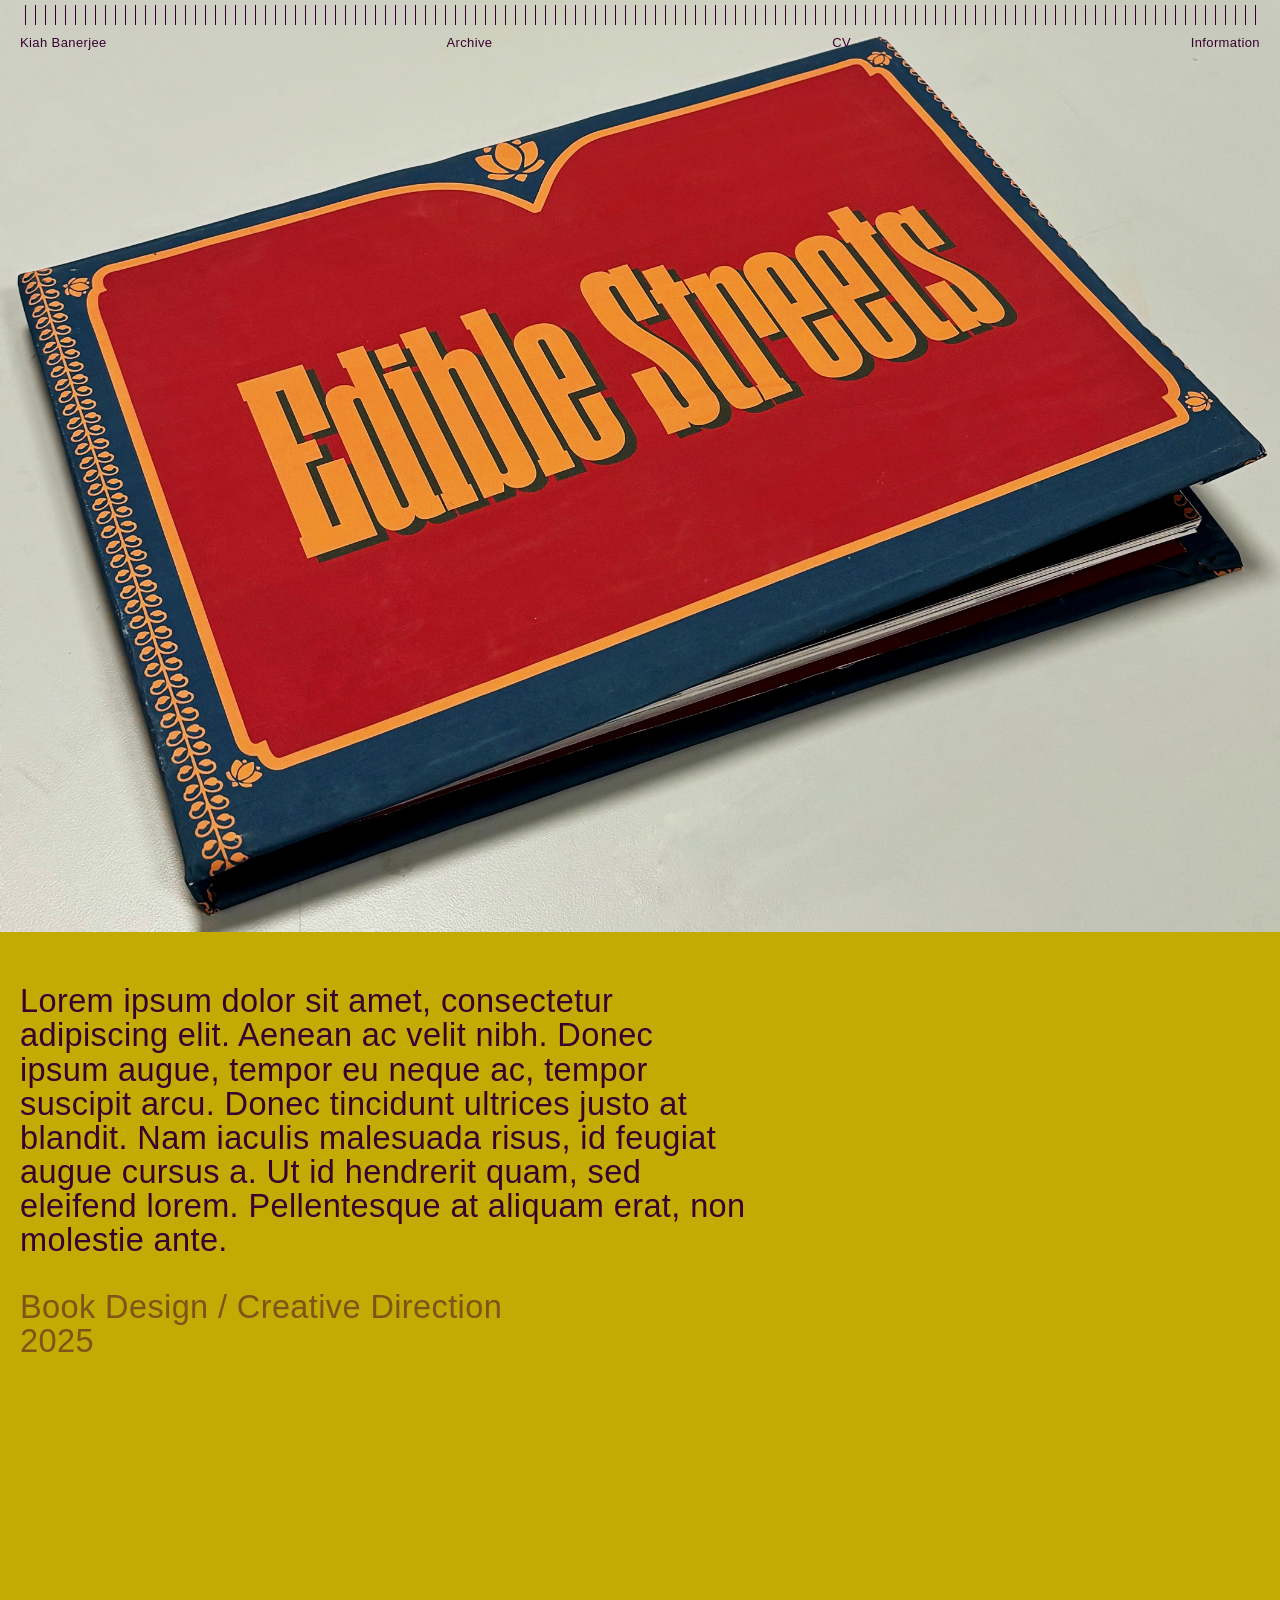
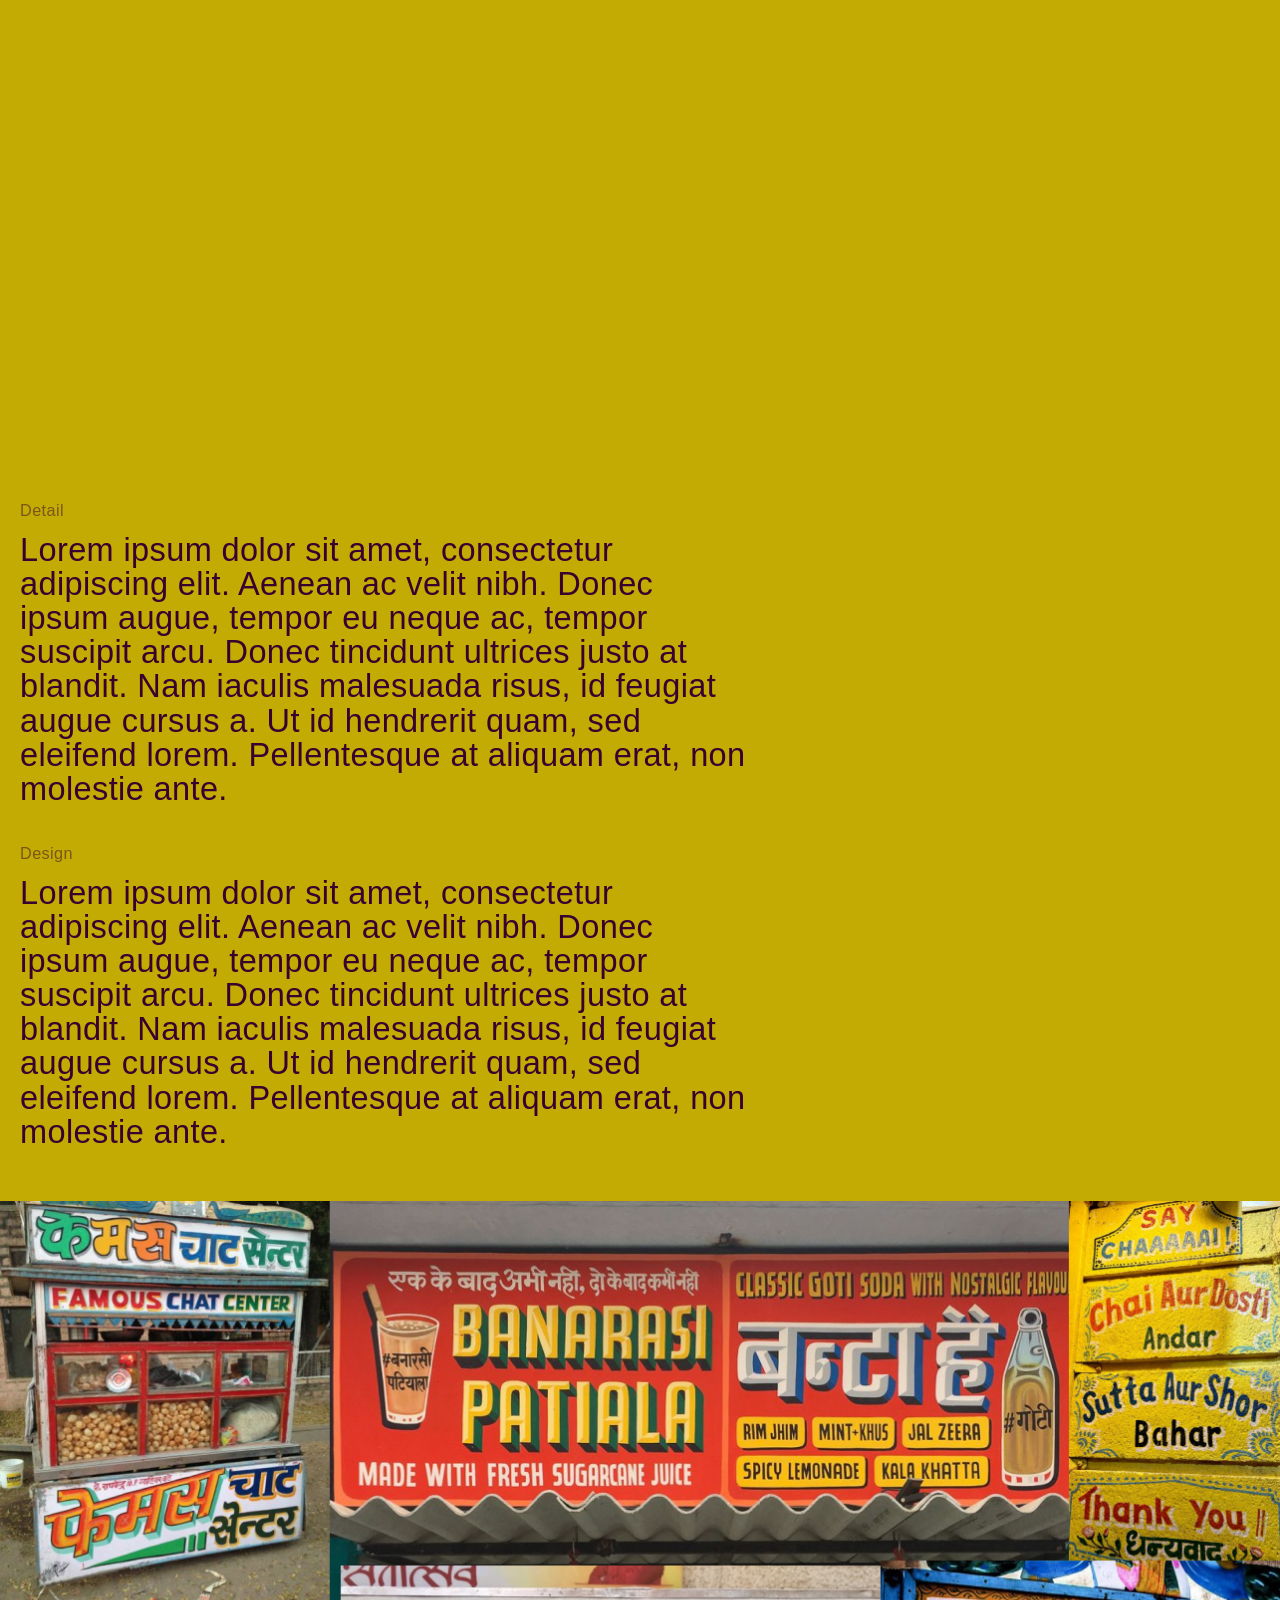
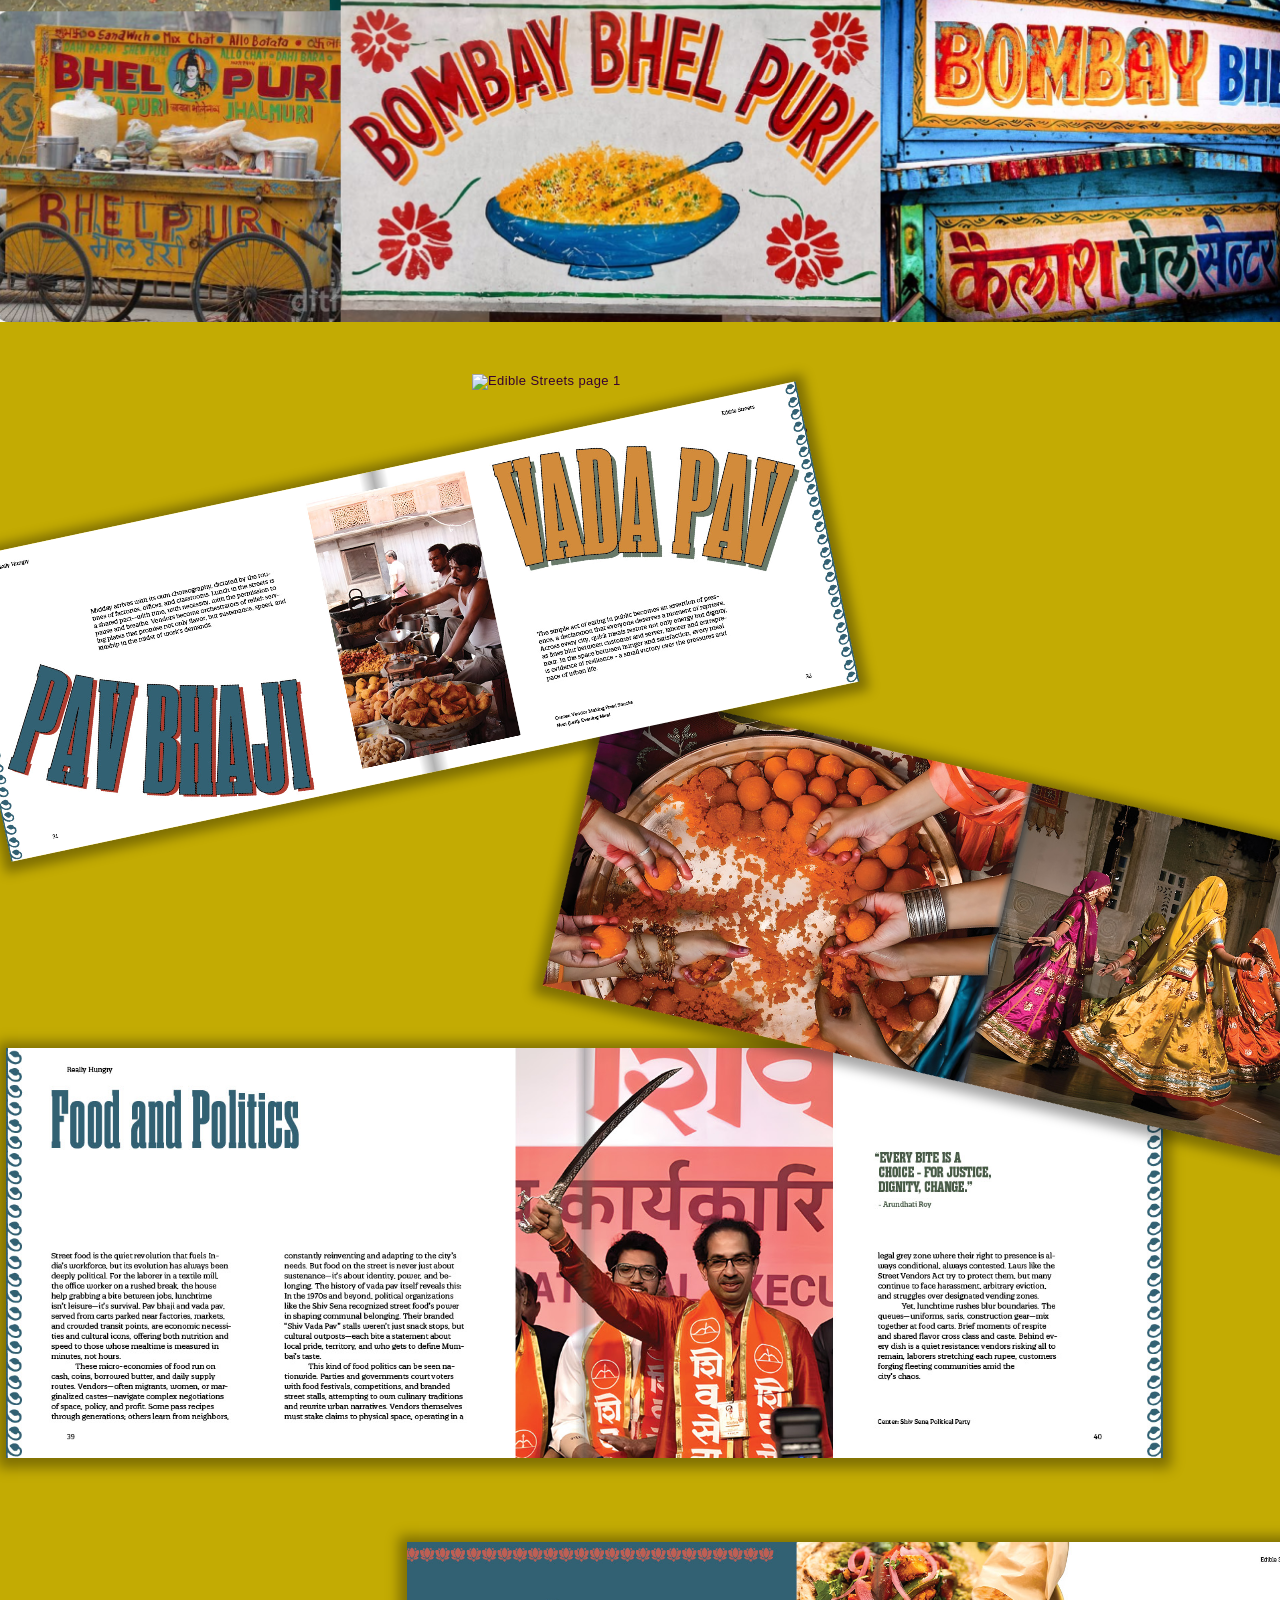
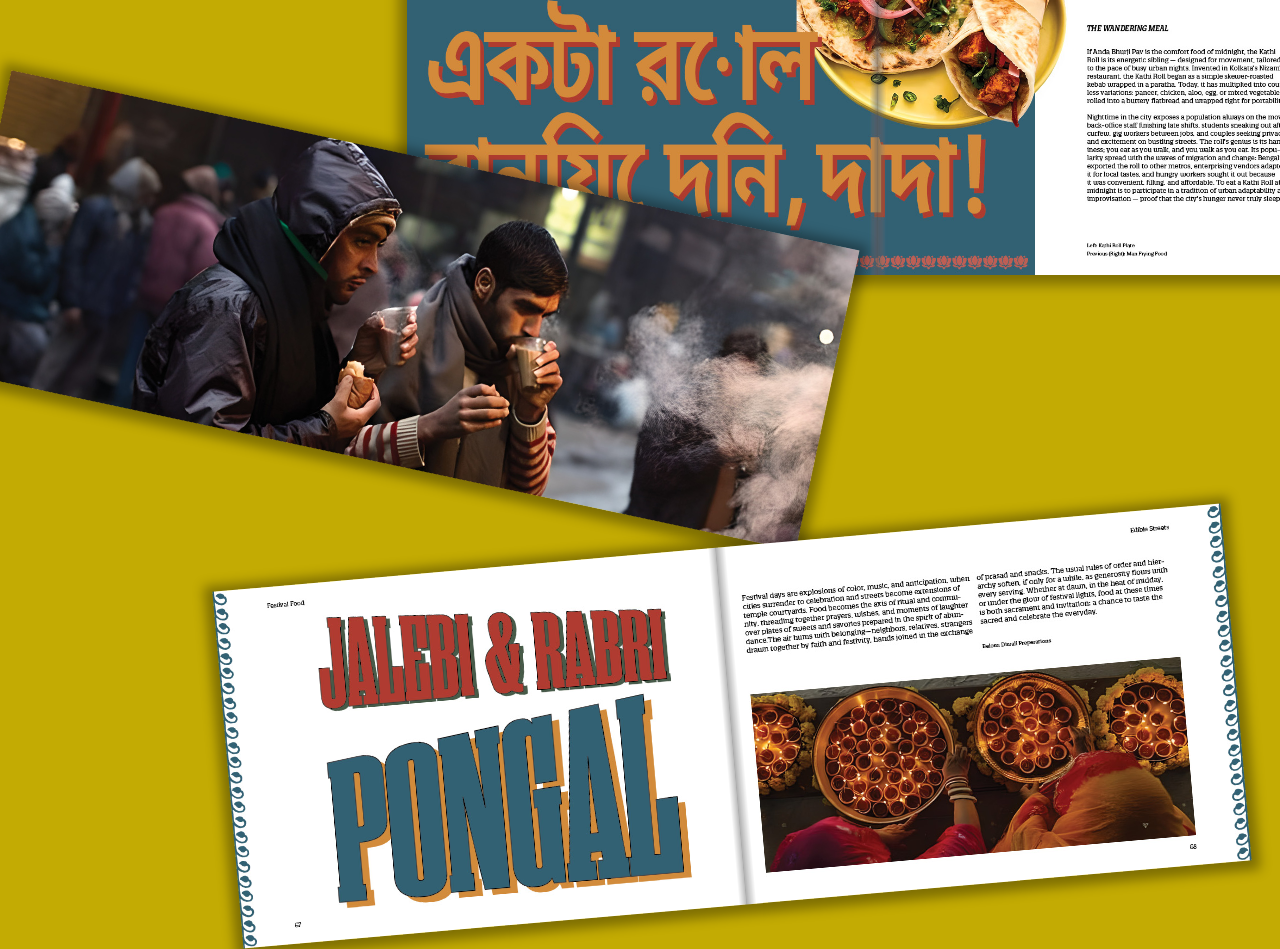
==== edible streets.html @ 6a00fe45 "hi" ====
<!DOCTYPE html>
<html lang="en">
<head>
    <meta charset="UTF-8">
    <meta name="viewport" content="width=device-width, initial-scale=1.0">
    <title>Edible Streets — Kiah Banerjee</title>
    <link rel="stylesheet" href="style.css">
    <link rel="stylesheet" href="edible streets.css">
    <link rel="stylesheet" href="https://use.typekit.net/kuf7grk.css">
</head>
<body>
    <div class="lines exit" id="es-lines"></div>

    <nav class="main-nav visible">
        <a href="index.html" class="nav-home">Kiah Banerjee</a>
        <span>Archive</span>
        <span>CV</span>
        <a href="info.html">Information</a>
    </nav>

    <main class="es-page">

        <div class="es-cover">
            <img src="cover.jpg" alt="Edible Streets cover">
        </div>

        <div class="es-intro">
            <p class="es-description">Lorem ipsum dolor sit amet, consectetur adipiscing elit. Aenean ac velit nibh. Donec ipsum augue, tempor eu neque ac, tempor suscipit arcu. Donec tincidunt ultrices justo at blandit. Nam iaculis malesuada risus, id feugiat augue cursus a. Ut id hendrerit quam, sed eleifend lorem. Pellentesque at aliquam erat, non molestie ante.</p>
            <div class="es-meta">
                <p>Book Design / Creative Direction</p>
                <p>2025</p>
            </div>
        </div>

        <div class="es-video">
            <video autoplay muted loop playsinline>
                <source src="ediblestreets.mp4" type="video/mp4">
            </video>
        </div>

        <div class="es-detail">
            <div class="es-detail-block">
                <p class="es-detail-label">Detail</p>
                <p class="es-detail-text">Lorem ipsum dolor sit amet, consectetur adipiscing elit. Aenean ac velit nibh. Donec ipsum augue, tempor eu neque ac, tempor suscipit arcu. Donec tincidunt ultrices justo at blandit. Nam iaculis malesuada risus, id feugiat augue cursus a. Ut id hendrerit quam, sed eleifend lorem. Pellentesque at aliquam erat, non molestie ante.</p>
            </div>
            <div class="es-detail-block">
                <p class="es-detail-label">Design</p>
                <p class="es-detail-text">Lorem ipsum dolor sit amet, consectetur adipiscing elit. Aenean ac velit nibh. Donec ipsum augue, tempor eu neque ac, tempor suscipit arcu. Donec tincidunt ultrices justo at blandit. Nam iaculis malesuada risus, id feugiat augue cursus a. Ut id hendrerit quam, sed eleifend lorem. Pellentesque at aliquam erat, non molestie ante.</p>
            </div>
        </div>

        <div class="es-fullwidth">
            <img src="moodboard-es.png" alt="Edible Streets moodboard">
        </div>

        <div class="es-image-pair">
            <img src="pg1.jpg" alt="Edible Streets page 1">
            <img src="pg2.jpg" alt="Edible Streets page 2">
        </div>

        <div class="es-collage">
            <img src="0017.jpg" class="es-col-1">
            <img src="0038.jpg" class="es-col-2">
            <img src="0021.jpg" class="es-col-3">
            <img src="0014.jpg" class="es-col-4">
            <img src="0030.jpg" class="es-col-5">
            <img src="0035.jpg" class="es-col-6">
        </div>

    </main>

    <script>
        document.querySelector('.nav-home').addEventListener('click', () => {
            sessionStorage.setItem('skipIntro', '1');
        });

        const container = document.getElementById('es-lines');
        const spacing   = 10;
        const pad       = 20;
        const count     = Math.ceil((window.innerWidth - pad * 2) / spacing);

        for (let i = 0; i < count; i++) {
            const line = document.createElement('div');
            line.className = 'vline';
            line.style.animation  = 'none';
            line.style.transform  = 'scaleY(1)';
            line.style.opacity    = '1';
            container.appendChild(line);
        }
    </script>
</body>
</html>
---- style.css ----
:root {
    --pad: 20px;
}

*, *::before, *::after {
    margin: 0;
    padding: 0;
    box-sizing: border-box;
}

body {
    background: #C3AB03;

    font-family: "neue-haas-grotesk-text", sans-serif;
    font-size: 13px;
    font-weight: 500;
    font-style: normal;
    letter-spacing: .03em;
    line-height: 1.1;
    /* color: #f58549; */
    color: #370230;

    height: 100vh;
    overflow: hidden;
}

/* ── Intro ── */

.intro {
    position: fixed;
    inset: 0;
    display: flex;
    align-items: center;
    justify-content: space-between;
    padding: 0 var(--pad);
    transition: transform 1s ease, opacity 1s ease;
    z-index: 2;
}

.intro.exit {
    transform: translateY(calc(-50% + 44px));
    opacity: 0;
    pointer-events: none;
}

.lines {
    position: fixed;
    inset: 0;
    pointer-events: none;
    z-index: 10;
    transition: transform 1s ease;
    display: flex;
    justify-content: center;
    align-items: flex-start;
    gap: 9px;
    padding: calc(50vh - 35px) var(--pad) 0;
    overflow: hidden;
}

.lines.exit {
    transform: translateY(calc(-50% + 40px));
}

.vline {
    flex-shrink: 0;
    width: 1px;
    height: 20px;
    /* background: #f58549; */
        background: #370230;

    transform: scaleY(0);
    opacity: 0;
    animation: growLine 0.25s ease forwards;
}

.name {
    white-space: nowrap;
    opacity: 0;
    animation: fadeIn 0.9s ease forwards 0.2s;
}

.role {
    white-space: nowrap;
    opacity: 0;
}

.role-1,
.role-2 {
    animation: fadeIn 0.9s ease forwards 0.4s;
}

.roles {
    display: flex;
    gap: 30px;
}

@keyframes fadeIn {
    from { opacity: 0; }
    to   { opacity: 1; }
}

@keyframes growLine {
    from { transform: scaleY(0); opacity: 0; }
    to   { transform: scaleY(1); opacity: 1; }
}

/* ── Home ── */

.main-nav {
    position: fixed;
    top: 36px;
    left: var(--pad);
    right: var(--pad);
    display: flex;
    justify-content: space-between;
    z-index: 5;
    opacity: 0;
    pointer-events: none;
    transition: opacity 0.7s ease;
}

.main-nav.visible {
    opacity: 1;
    pointer-events: all;
}

.nav-home {
    cursor: pointer;
    transition: opacity 0.2s ease;
}

.nav-home:hover {
    opacity: 0.4;
}

.main-nav a {
    color: inherit;
    text-decoration: none;
    cursor: pointer;
    transition: opacity 0.2s ease;
}

.main-nav a:hover {
    opacity: 0.4;
}

.home {
    position: fixed;
    inset: 0;
    overflow-y: scroll;
    scroll-snap-type: y mandatory;
    scrollbar-width: thin;
    /* scrollbar-color: #f58549 transparent; */
        scrollbar-color: #370230 transparent;

}

.home::-webkit-scrollbar {
    width: 4px;
}

.home::-webkit-scrollbar-track {
    background: transparent;
}

.home::-webkit-scrollbar-thumb {
    /* background: #fb5607; */
        background: #370230 ;

    border-radius: 2px;
}

.project-section {
    height: 100vh;
    scroll-snap-align: start;
    position: relative;
    display: flex;
    flex-direction: column;
    align-items: center;
    justify-content: center;
    padding: 80px var(--pad) 60px;
}

.featured-img,
.featured-video {
    max-width: 100%;
    max-height: 70vh;
    width: auto;
    height: auto;
    opacity: 0;
    transform: translateY(100vh);
    transition: transform 1.1s cubic-bezier(0.25, 0, 0, 1);
}

.featured-img:hover,
.featured-video:hover {
    cursor: url('arrow-up-right (2).svg') 0 0, auto;
}

.featured-img.visible,
.featured-video.visible {
    opacity: 1;
    transform: translateY(0);
}

.featured-info {
    position: absolute;
    bottom: var(--pad);
    left: 0;
    right: 0;
    display: flex;
    flex-direction: column;
    align-items: center;
    gap: 4px;
    opacity: 0;
    transform: translateY(100vh);
    transition: transform 1.1s cubic-bezier(0.25, 0, 0, 1);
}

.featured-info.visible {
    opacity: 1;
    transform: translateY(0);
}

.project-title {
    font-weight: 500;
}

.project-type {
    font-weight: 500;
    opacity: 0.5;
}
---- edible streets.css ----
body {
    overflow-x: hidden;
    overflow-y: auto;
    height: auto;
}

.es-page {
    display: flex;
    flex-direction: column;
}

/* Full-width cover image */
.es-cover {
    width: 100%;
}

.es-cover img {
    width: 100%;
    height: auto;
    display: block;
}

/* Intro text section */
.es-intro {
    padding: 4em var(--pad);
    display: flex;
    flex-direction: column;
    gap: 2.5em;
    max-width: 60%;
}

.es-description {
    font-size: 2.5em;
    font-weight: 500;
    line-height: 1.05;
}

.es-meta {
    font-size: 2.5em;
    font-weight: 500;
    line-height: 1.05;
    opacity: 0.5;
}

/* Full-width video */
.es-video {
    width: 100%;
}

.es-video video {
    width: 100%;
    height: auto;
    display: block;
}

/* Scattered collage */
.es-collage {
    display: grid;
    grid-template-columns: 1fr 1fr;
    gap: 3em;
    padding: 6em 0;
    margin: 0 -8%;
}

.es-collage img {
    width: 100%;
    height: auto;
    display: block;
    box-shadow: 0px 2px 12px 8px rgba(0, 0, 0, 0.35);
}

.es-collage .es-col-1 { transform: rotate(-12deg); position: relative; top: -8em;  left: 10%;  width: 120%; z-index: 2; }
.es-collage .es-col-2 { transform: rotate(13deg);  position: relative; top: 16em;  left: -13%;   width: 120%; z-index: 1; }
.es-collage .es-col-3 { transform: rotate(0deg);  position: relative; top: 10em;   left: 15%;   width: 160%; }
.es-collage .es-col-4 { transform: rotate(0deg);   position: relative; top: 48em;   left: -35%;   width: 130%; }
.es-collage .es-col-5 { transform: rotate(12deg);  position: relative; top: 30em;   left: 10%;   width: 120%; }
.es-collage .es-col-6 { transform: rotate(-5deg);  position: relative; top: 60em;   left: -60%;   width: 140%; }

/* Side-by-side image pair */
.es-image-pair {
    display: flex;
    justify-content: center;
    align-items: flex-start;
    gap: 3em;
    padding: 4em var(--pad);
}

.es-image-pair img:nth-child(2) {
    margin-top: 4em;
}

.es-image-pair img {
    max-width: 32%;
    height: auto;
    display: block;
}

/* Full-width generic image block */
.es-fullwidth {
    width: 100%;
}

.es-fullwidth img {
    width: 100%;
    height: auto;
    display: block;
}

/* Detail / design text */
.es-detail {
    padding: 4em var(--pad);
    display: flex;
    flex-direction: column;
    gap: 3em;
    max-width: 60%;
}

.es-detail-label {
    font-size: 1.25em;
    font-weight: 500;
    opacity: 0.5;
    margin-bottom: 0.8em;
}

.es-detail-text {
    font-size: 2.5em;
    font-weight: 500;
    line-height: 1.05;
}
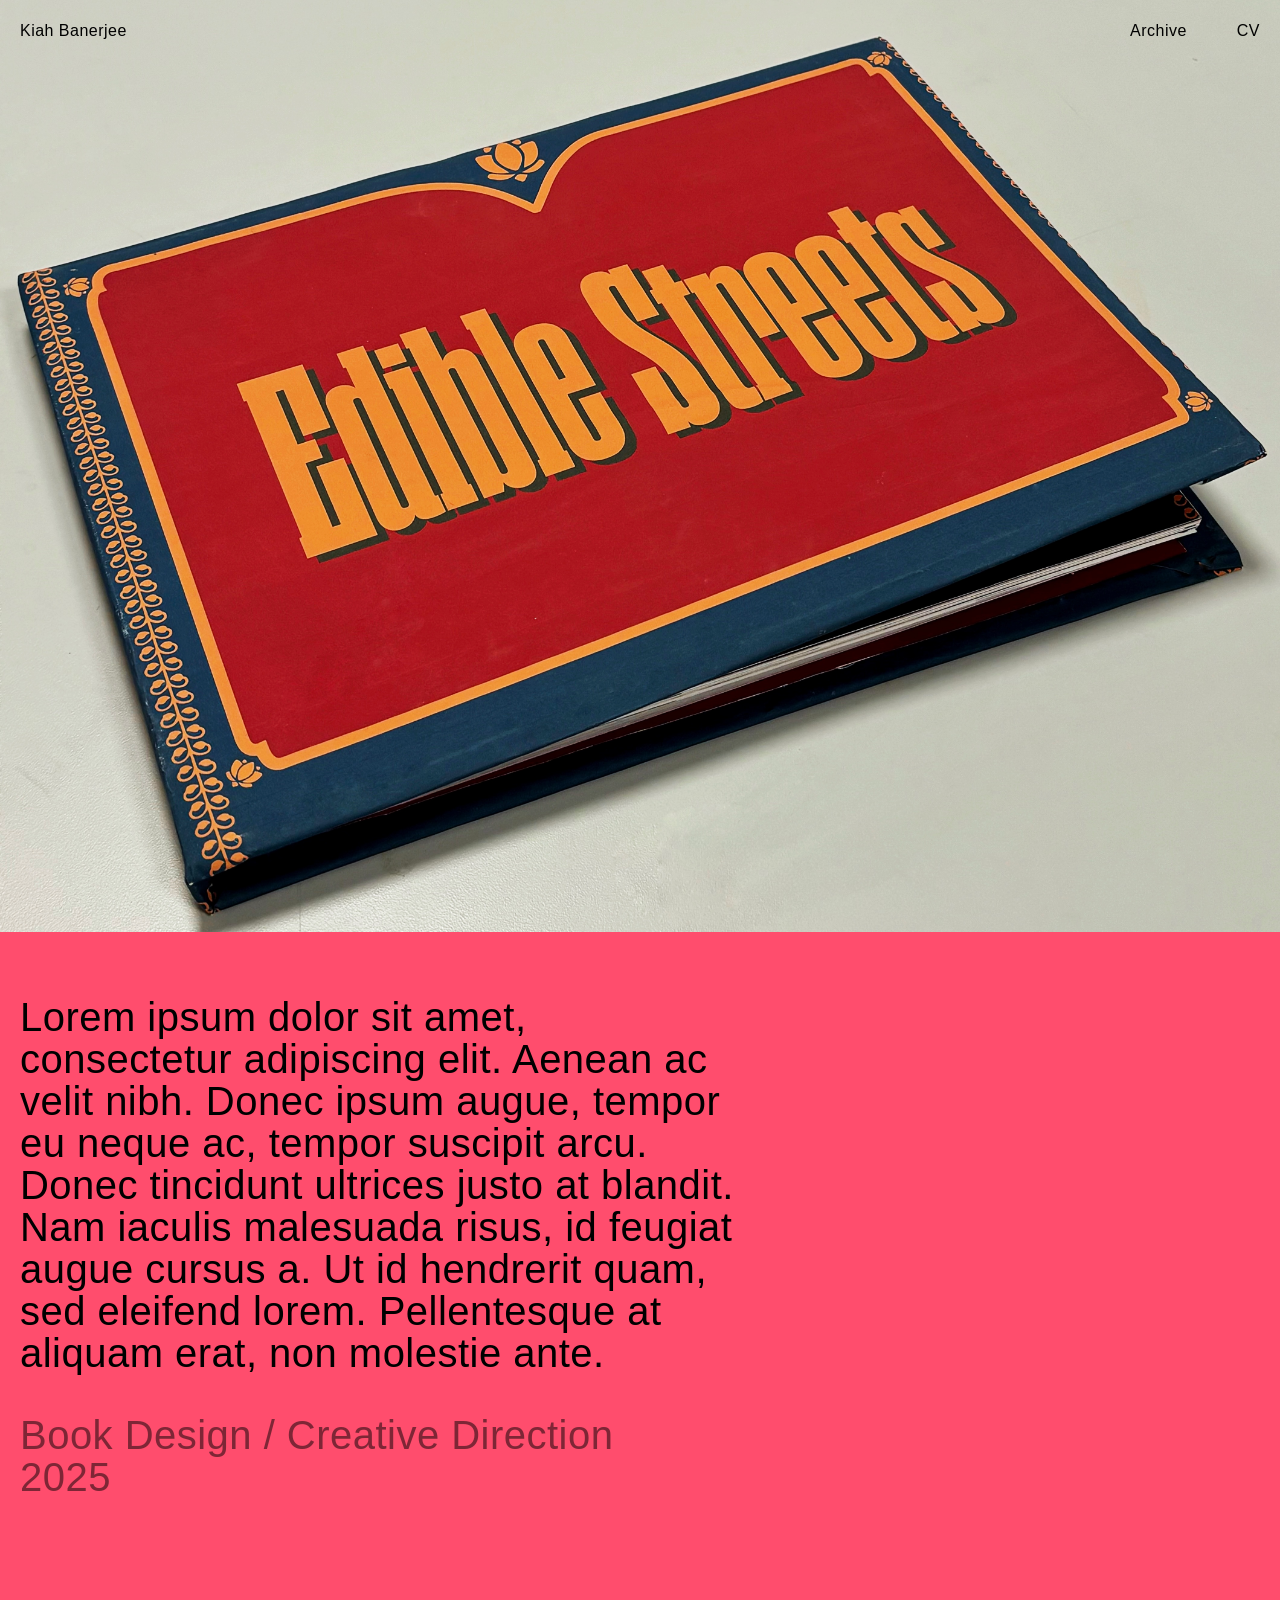
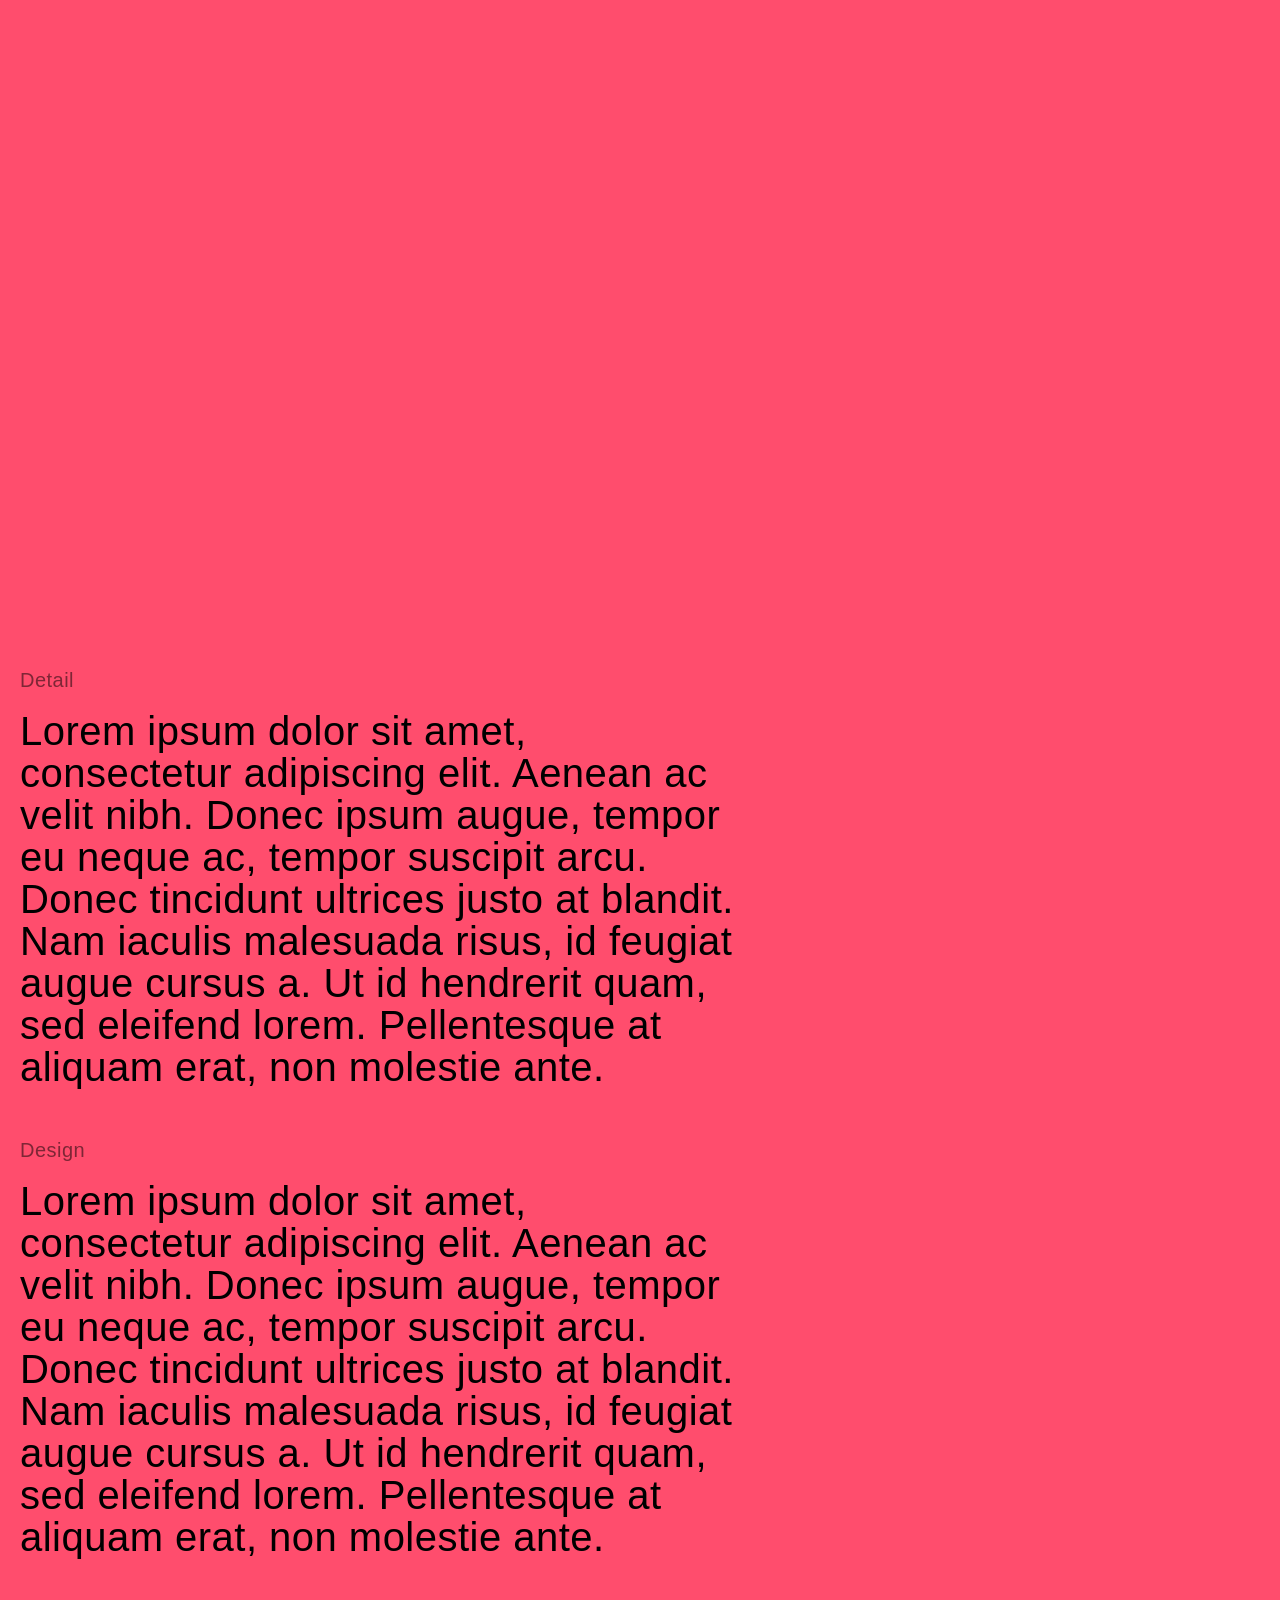
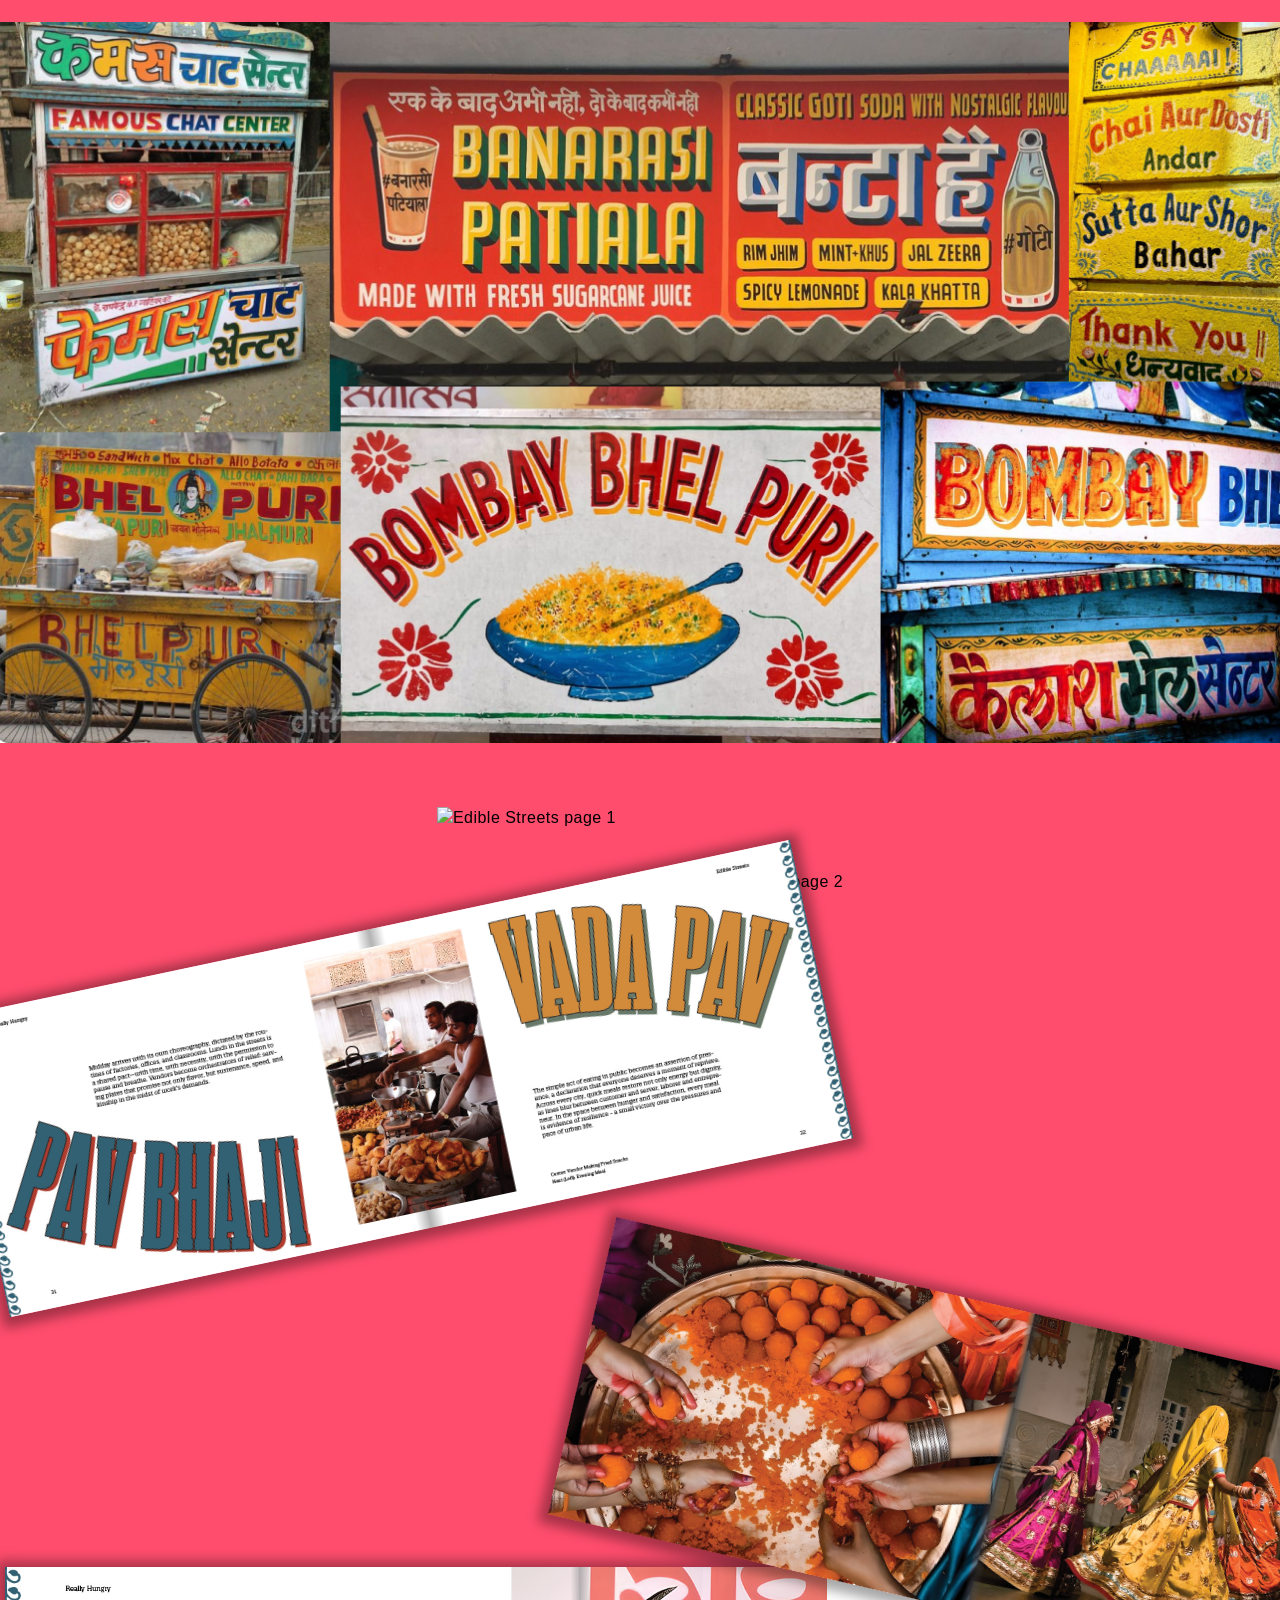
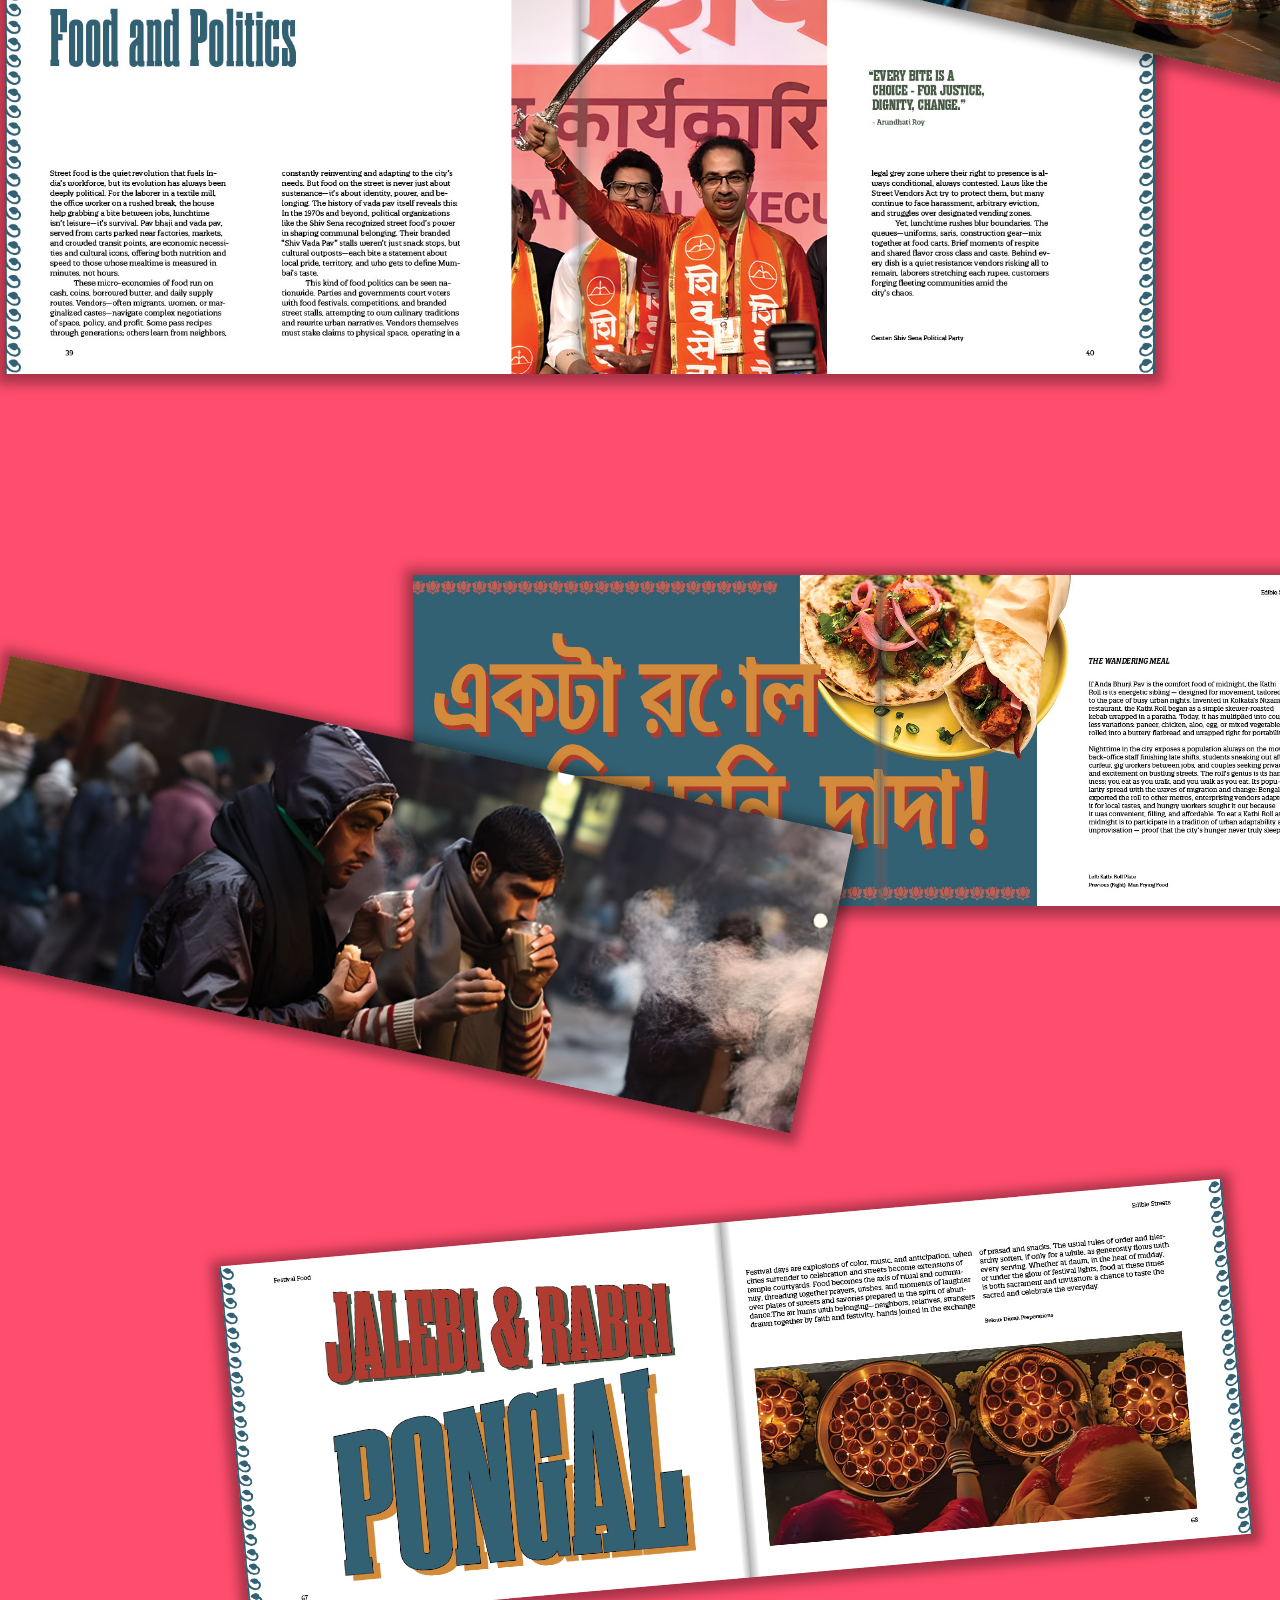
==== commit 025eb757: "colors" ====
--- a/edible streets.html
+++ b/edible streets.html
@@ -9,13 +9,13 @@
     <link rel="stylesheet" href="https://use.typekit.net/kuf7grk.css">
 </head>
 <body>
-    <div class="lines exit" id="es-lines"></div>
 
-    <nav class="main-nav visible">
+    <nav class="main-nav">
         <a href="index.html" class="nav-home">Kiah Banerjee</a>
-        <span>Archive</span>
-        <span>CV</span>
-        <a href="info.html">Information</a>
+        <div class="nav-right">
+            <span>Archive</span>
+            <span>CV</span>
+        </div>
     </nav>
 
     <main class="es-page">
--- a/style.css
+++ b/style.css
@@ -9,217 +9,104 @@
 }
 
 body {
-    background: #C3AB03;
-
-    font-family: "neue-haas-grotesk-text", sans-serif;
-    font-size: 13px;
+    background: #FF4D6D;
+    font-family: "neue-haas-grotesk-display", sans-serif;
+    font-size: 16px;
     font-weight: 500;
-    font-style: normal;
     letter-spacing: .03em;
-    line-height: 1.1;
-    /* color: #f58549; */
-    color: #370230;
-
-    height: 100vh;
-    overflow: hidden;
+    line-height: 1.4;
+    color: #000000;
+    overflow-y: auto;
 }
 
-/* ── Intro ── */
-
-.intro {
-    position: fixed;
-    inset: 0;
-    display: flex;
-    align-items: center;
-    justify-content: space-between;
-    padding: 0 var(--pad);
-    transition: transform 1s ease, opacity 1s ease;
-    z-index: 2;
-}
-
-.intro.exit {
-    transform: translateY(calc(-50% + 44px));
-    opacity: 0;
-    pointer-events: none;
-}
-
-.lines {
-    position: fixed;
-    inset: 0;
-    pointer-events: none;
-    z-index: 10;
-    transition: transform 1s ease;
-    display: flex;
-    justify-content: center;
-    align-items: flex-start;
-    gap: 9px;
-    padding: calc(50vh - 35px) var(--pad) 0;
-    overflow: hidden;
-}
-
-.lines.exit {
-    transform: translateY(calc(-50% + 40px));
-}
-
-.vline {
-    flex-shrink: 0;
-    width: 1px;
-    height: 20px;
-    /* background: #f58549; */
-        background: #370230;
-
-    transform: scaleY(0);
-    opacity: 0;
-    animation: growLine 0.25s ease forwards;
-}
-
-.name {
-    white-space: nowrap;
-    opacity: 0;
-    animation: fadeIn 0.9s ease forwards 0.2s;
-}
-
-.role {
-    white-space: nowrap;
-    opacity: 0;
-}
-
-.role-1,
-.role-2 {
-    animation: fadeIn 0.9s ease forwards 0.4s;
-}
-
-.roles {
-    display: flex;
-    gap: 30px;
-}
-
-@keyframes fadeIn {
-    from { opacity: 0; }
-    to   { opacity: 1; }
-}
-
-@keyframes growLine {
-    from { transform: scaleY(0); opacity: 0; }
-    to   { transform: scaleY(1); opacity: 1; }
-}
-
-/* ── Home ── */
+/* ── Nav ── */
 
 .main-nav {
     position: fixed;
-    top: 36px;
+    top: var(--pad);
     left: var(--pad);
     right: var(--pad);
     display: flex;
     justify-content: space-between;
+    align-items: flex-start;
     z-index: 5;
-    opacity: 0;
-    pointer-events: none;
-    transition: opacity 0.7s ease;
 }
 
-.main-nav.visible {
-    opacity: 1;
-    pointer-events: all;
+.nav-right {
+    display: flex;
+    gap: 50px;
 }
 
-.nav-home {
-    cursor: pointer;
-    transition: opacity 0.2s ease;
-}
-
-.nav-home:hover {
-    opacity: 0.4;
+.main-nav a,
+.main-nav span {
+    color: inherit;
+    text-decoration: none;
 }
 
 .main-nav a {
-    color: inherit;
-    text-decoration: none;
     cursor: pointer;
-    transition: opacity 0.2s ease;
+    transition: opacity 0.2s;
 }
 
 .main-nav a:hover {
-    opacity: 0.4;
+    opacity: 0.5;
 }
 
-.home {
-    position: fixed;
-    inset: 0;
-    overflow-y: scroll;
-    scroll-snap-type: y mandatory;
-    scrollbar-width: thin;
-    /* scrollbar-color: #f58549 transparent; */
-        scrollbar-color: #370230 transparent;
+/* ── Homepage ── */
 
+.site-header {
+    padding: var(--pad);
+    padding-top: var(--pad);
+    min-height: 60vh;
 }
 
-.home::-webkit-scrollbar {
-    width: 4px;
+.bio {
+    max-width: 290px;
+    display: flex;
+    flex-direction: column;
+    gap: 14px;
 }
 
-.home::-webkit-scrollbar-track {
-    background: transparent;
+.bio-links a {
+    color: inherit;
+    text-decoration: none;
 }
 
-.home::-webkit-scrollbar-thumb {
-    /* background: #fb5607; */
-        background: #370230 ;
-
-    border-radius: 2px;
+.bio-links a:hover {
+    opacity: 0.5;
 }
 
-.project-section {
-    height: 100vh;
-    scroll-snap-align: start;
-    position: relative;
-    display: flex;
-    flex-direction: column;
-    align-items: center;
-    justify-content: center;
-    padding: 80px var(--pad) 60px;
+.selected-work {
+    padding: 0 var(--pad) 60px;
 }
 
-.featured-img,
-.featured-video {
-    max-width: 100%;
-    max-height: 70vh;
-    width: auto;
-    height: auto;
-    opacity: 0;
-    transform: translateY(100vh);
-    transition: transform 1.1s cubic-bezier(0.25, 0, 0, 1);
+.section-label {
+    margin-bottom: 20px;
 }
 
-.featured-img:hover,
-.featured-video:hover {
-    cursor: url('arrow-up-right (2).svg') 0 0, auto;
+.project-grid {
+    display: grid;
+    grid-template-columns: 1fr 1fr;
+    gap: 30px;
 }
 
-.featured-img.visible,
-.featured-video.visible {
-    opacity: 1;
-    transform: translateY(0);
+.project a {
+    display: block;
+    text-decoration: none;
 }
 
-.featured-info {
-    position: absolute;
-    bottom: var(--pad);
-    left: 0;
-    right: 0;
-    display: flex;
-    flex-direction: column;
-    align-items: center;
-    gap: 4px;
-    opacity: 0;
-    transform: translateY(100vh);
-    transition: transform 1.1s cubic-bezier(0.25, 0, 0, 1);
+.project img,
+.project video {
+    width: 100%;
+    height: auto;
+    display: block;
+    margin-bottom: 8px;
 }
 
-.featured-info.visible {
-    opacity: 1;
-    transform: translateY(0);
+.project-label {
+    display: flex;
+    gap: 4px;
+    align-items: baseline;
 }
 
 .project-title {
@@ -230,3 +117,8 @@
     font-weight: 500;
     opacity: 0.5;
 }
+
+.bio-name,
+.bio-links a {
+    color: #FFBD00;
+}
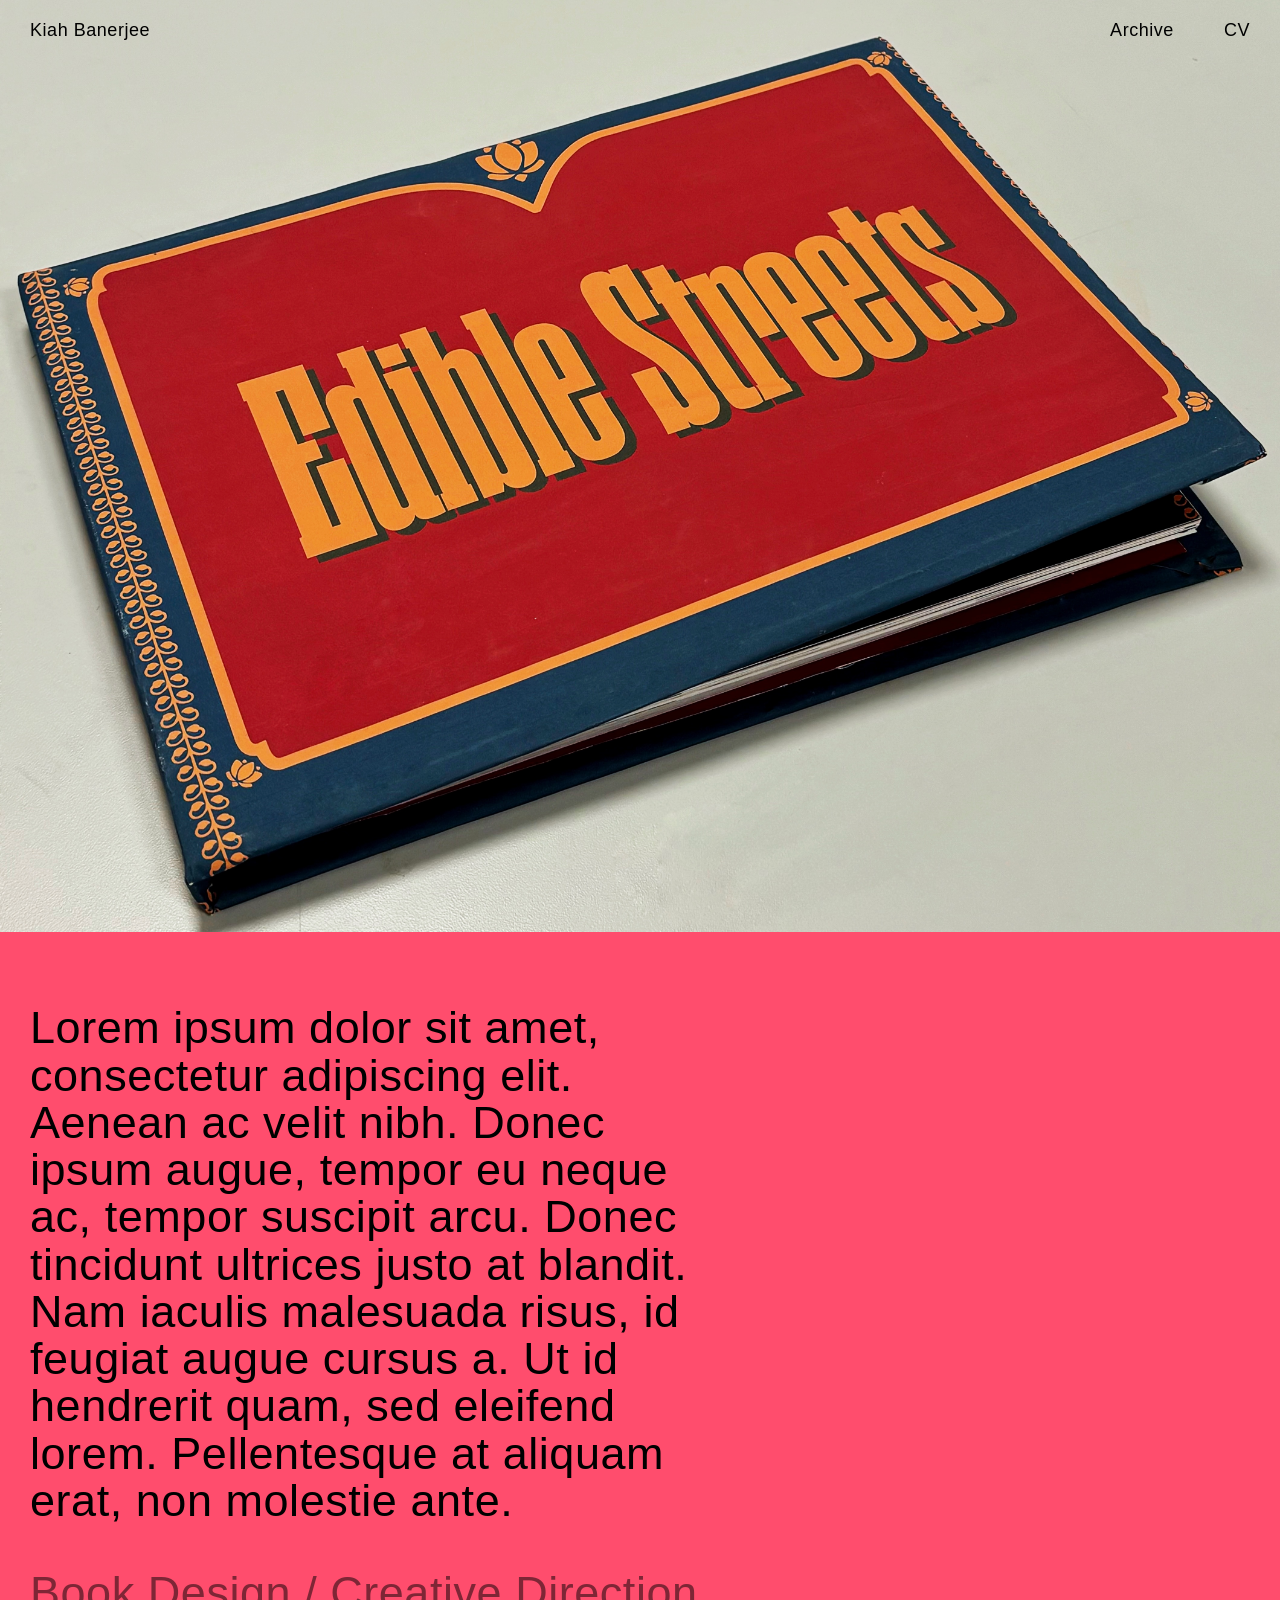
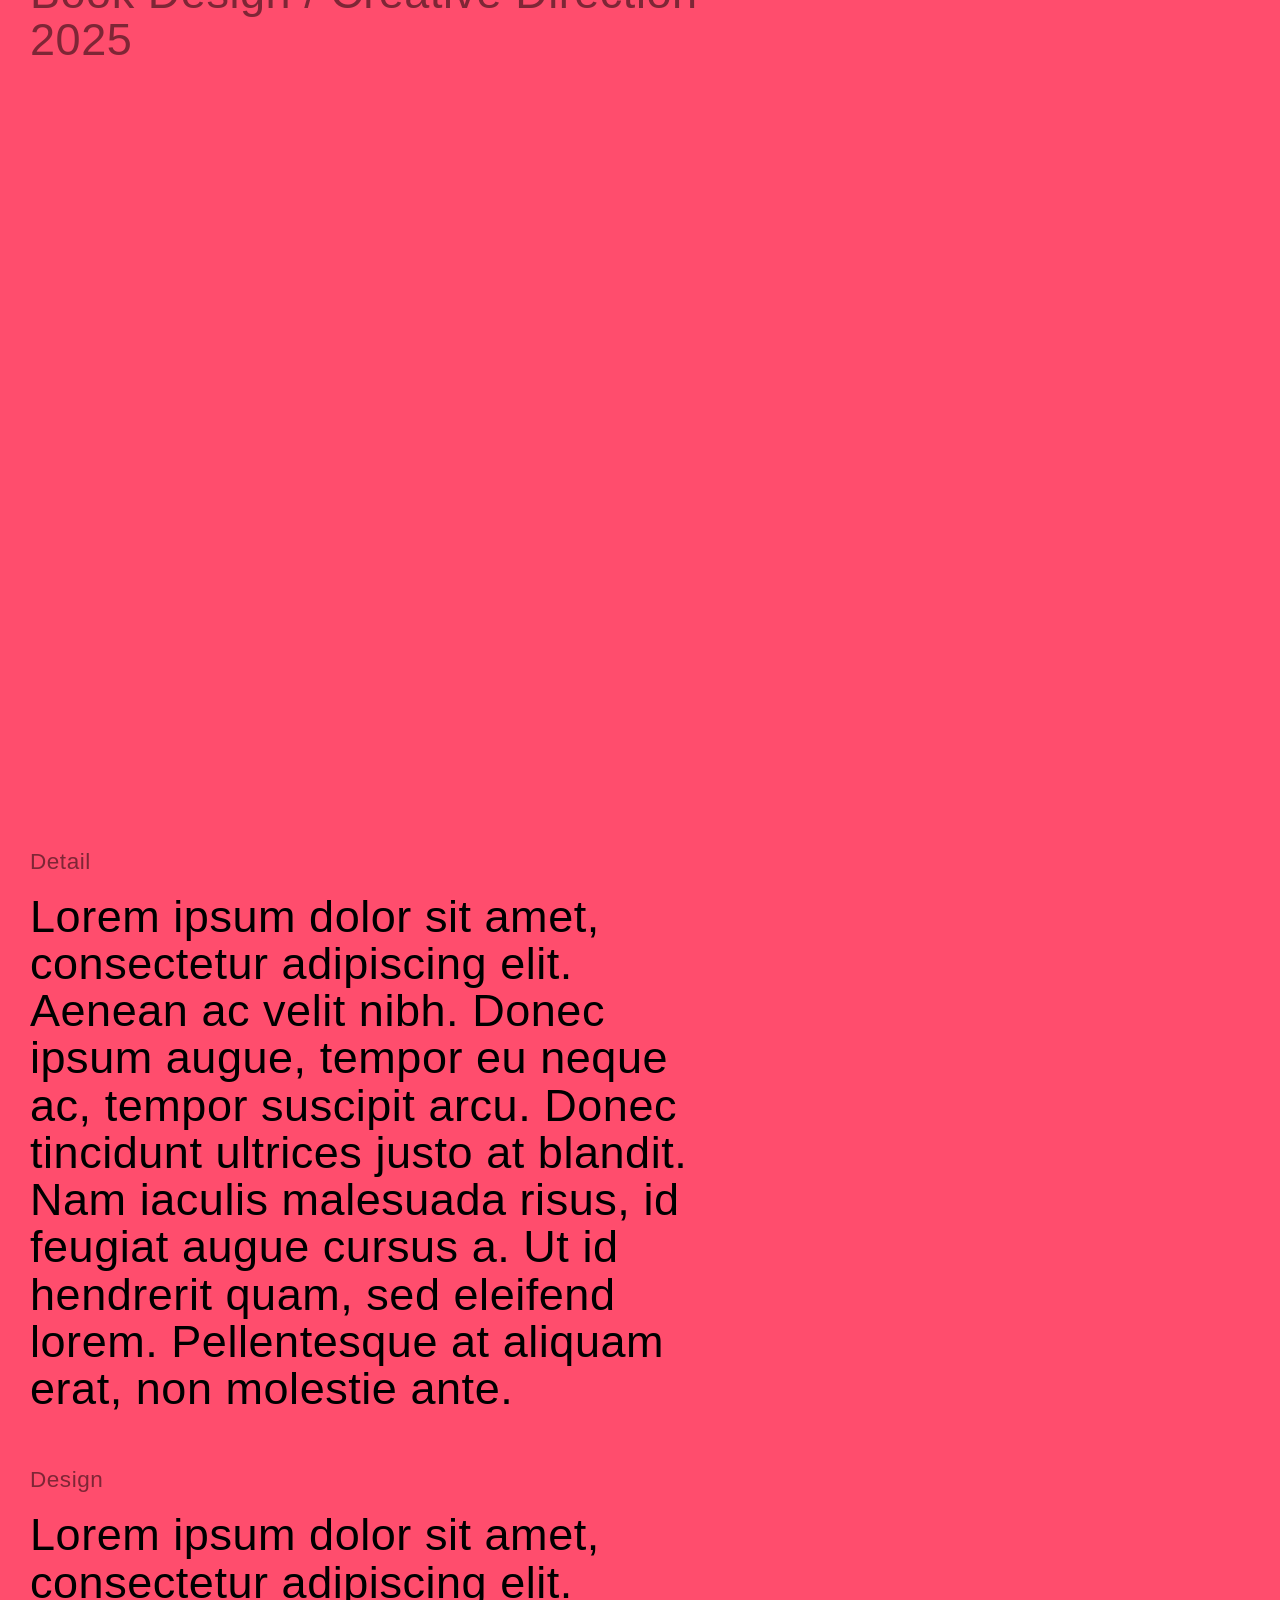
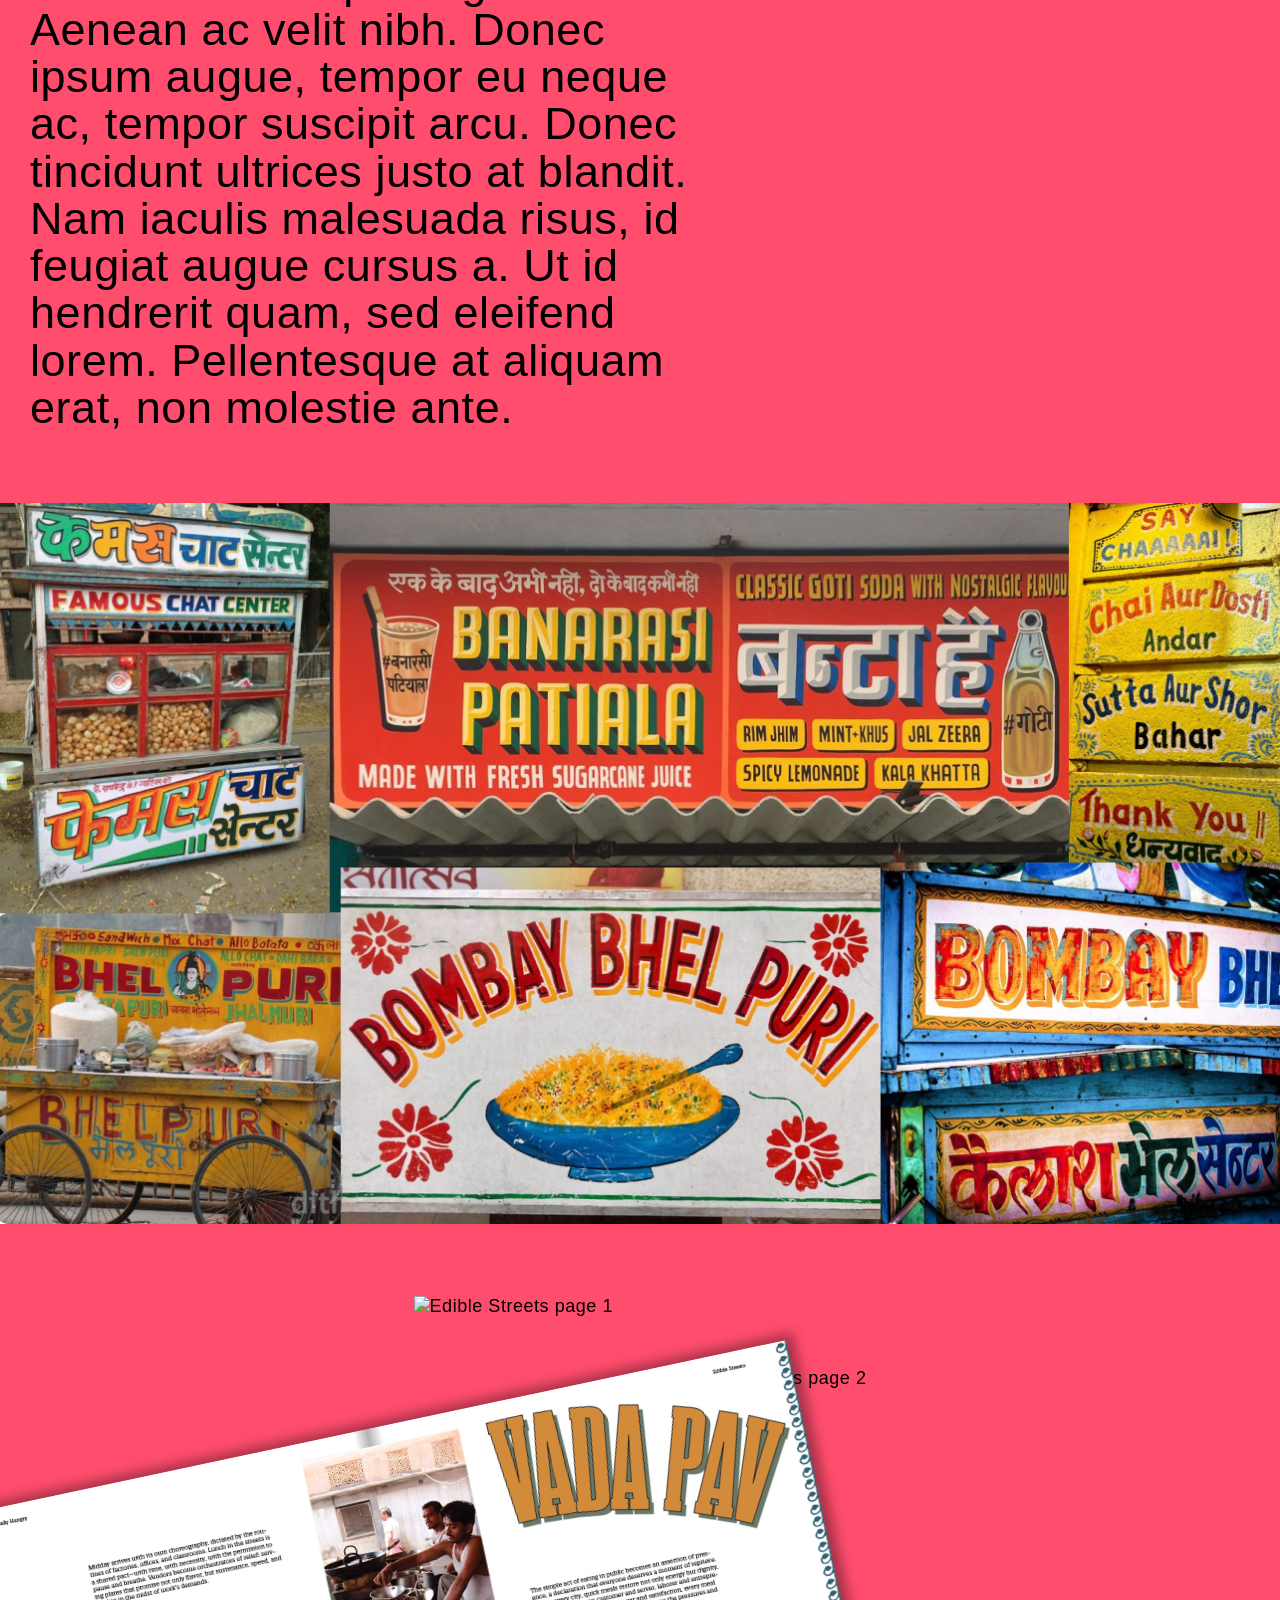
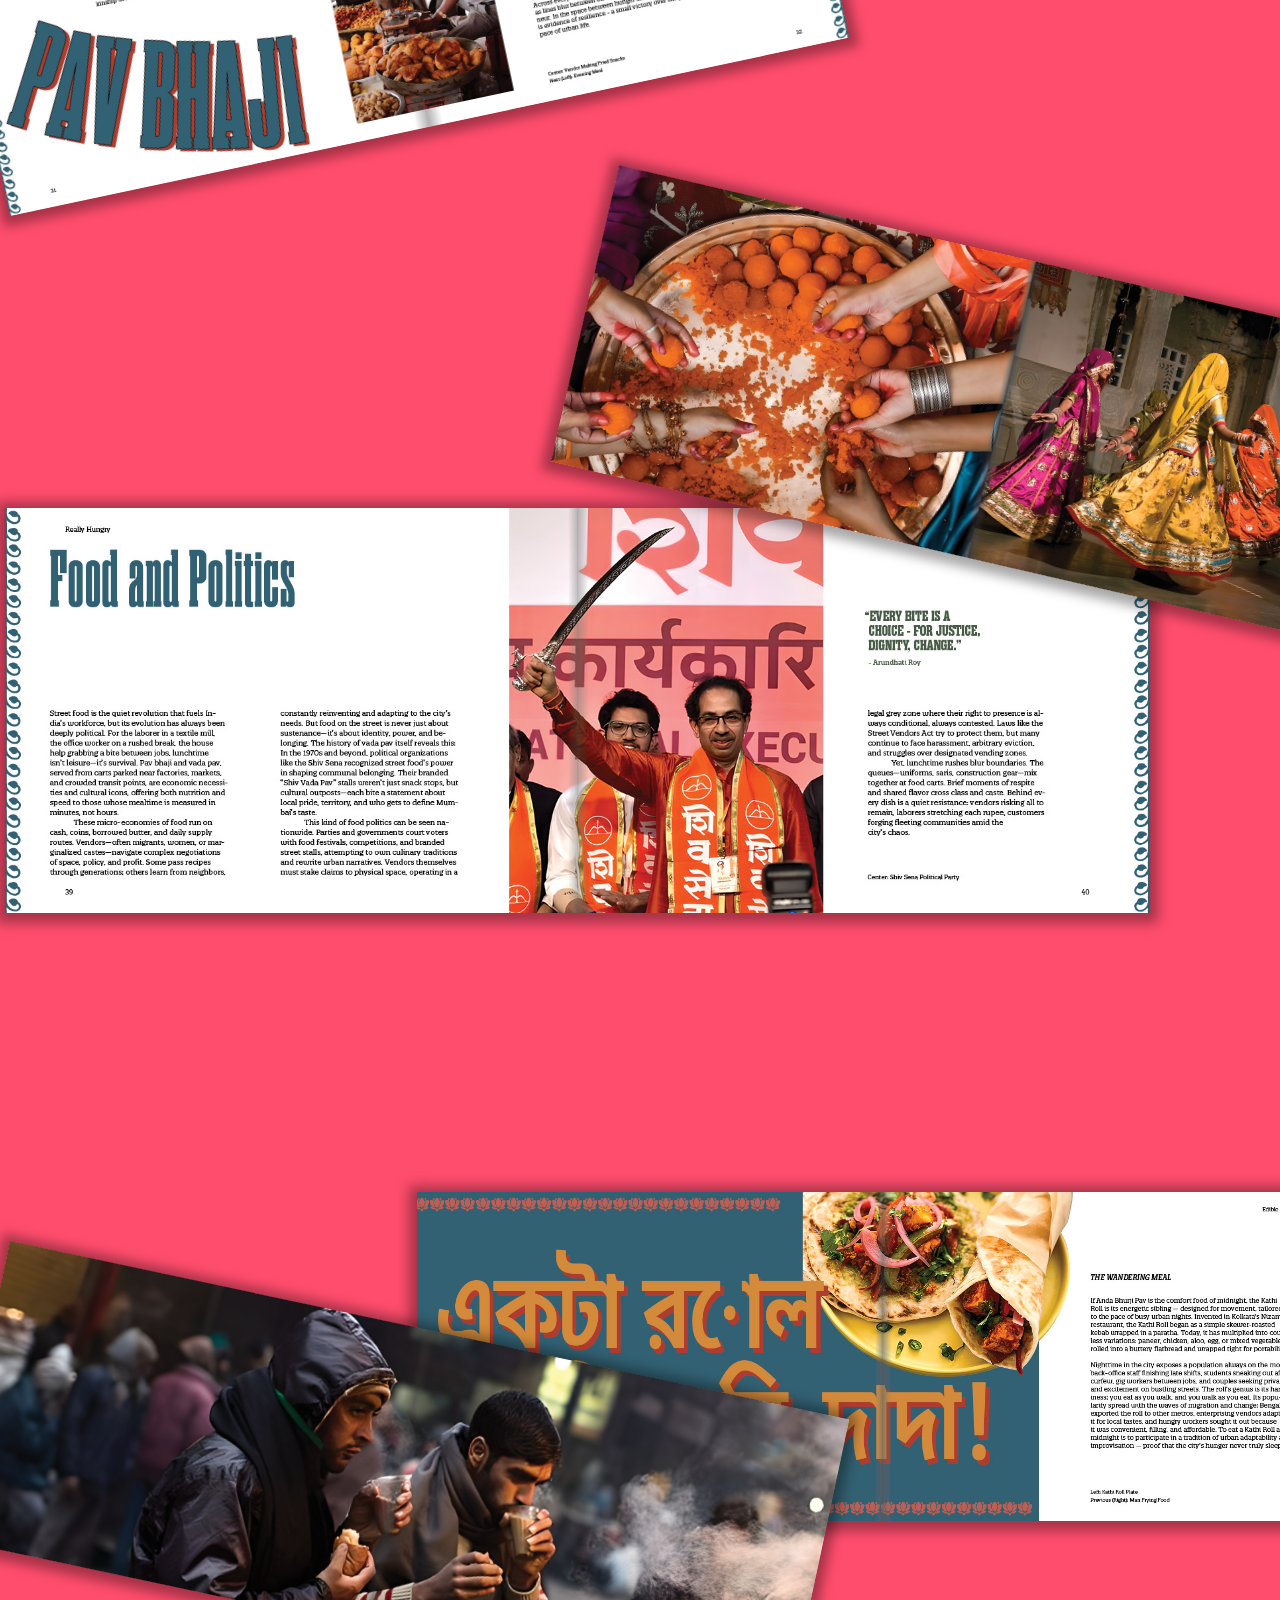
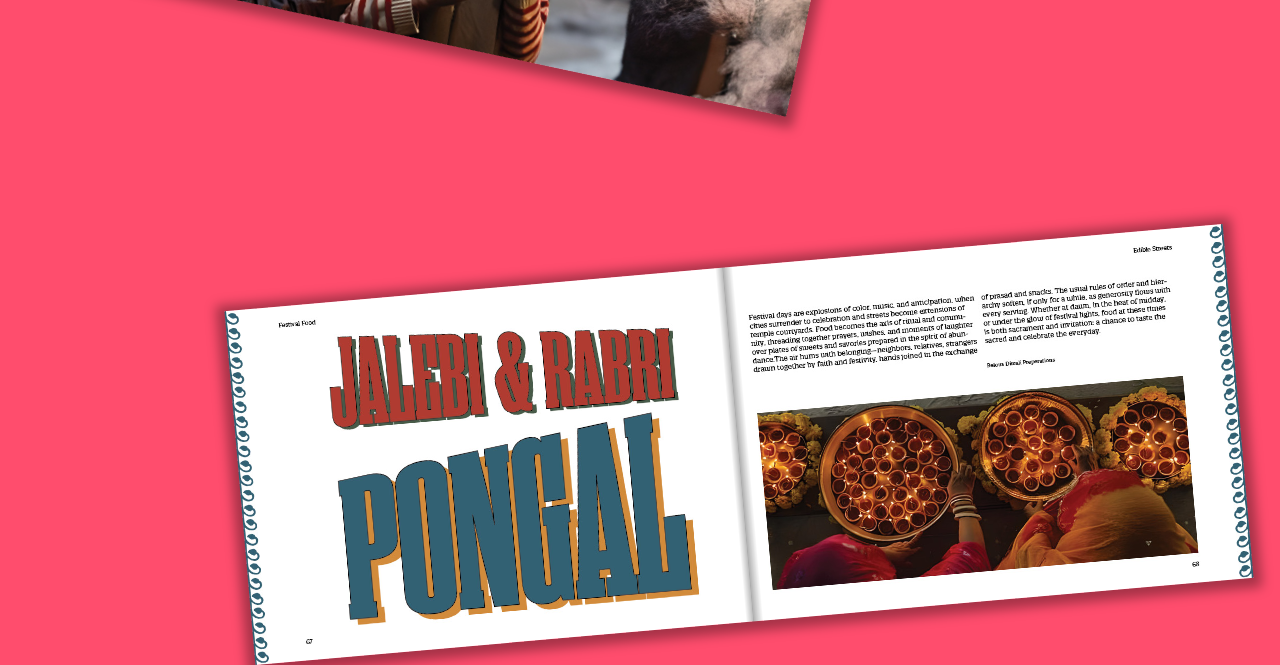
==== commit 0129e8d1: "yuh" ====
--- a/edible streets.html
+++ b/edible streets.html
@@ -4,6 +4,7 @@
     <meta charset="UTF-8">
     <meta name="viewport" content="width=device-width, initial-scale=1.0">
     <title>Edible Streets — Kiah Banerjee</title>
+    <link rel="icon" href="favicon.png" type="image/png">
     <link rel="stylesheet" href="style.css">
     <link rel="stylesheet" href="edible streets.css">
     <link rel="stylesheet" href="https://use.typekit.net/kuf7grk.css">
--- a/style.css
+++ b/style.css
@@ -1,5 +1,5 @@
 :root {
-    --pad: 20px;
+    --pad: 30px;
 }
 
 *, *::before, *::after {
@@ -11,25 +11,31 @@
 body {
     background: #FF4D6D;
     font-family: "neue-haas-grotesk-display", sans-serif;
-    font-size: 16px;
+    font-size: 18px;
     font-weight: 500;
     letter-spacing: .03em;
-    line-height: 1.4;
+    line-height: 1.2;
     color: #000000;
     overflow-y: auto;
+    cursor: url('cursor.svg') 16 16, auto;
 }
 
 /* ── Nav ── */
 
 .main-nav {
     position: fixed;
-    top: var(--pad);
+    top: 20px;
     left: var(--pad);
     right: var(--pad);
     display: flex;
     justify-content: space-between;
     align-items: flex-start;
     z-index: 5;
+}
+
+.home-nav {
+    justify-content: flex-end;
+    gap: 8vw;
 }
 
 .nav-right {
@@ -44,7 +50,7 @@
 }
 
 .main-nav a {
-    cursor: pointer;
+    cursor: url('pointer.svg') 8 16, pointer;
     transition: opacity 0.2s;
 }
 
@@ -55,33 +61,107 @@
 /* ── Homepage ── */
 
 .site-header {
-    padding: var(--pad);
-    padding-top: var(--pad);
-    min-height: 60vh;
+    padding: 20px var(--pad);
+    min-height: 36vh;
 }
 
 .bio {
-    max-width: 290px;
+    max-width: 450px;
     display: flex;
     flex-direction: column;
-    gap: 14px;
-}
-
-.bio-links a {
-    color: inherit;
+    gap: 20px;
+    line-height: 1.1;
+}
+
+@keyframes popIn {
+    0%   { transform: scale(0.4) rotate(-8deg); opacity: 0; }
+    60%  { transform: scale(1.06) rotate(2deg); opacity: 1; }
+    80%  { transform: scale(0.96) rotate(-1deg); }
+    100% { transform: scale(1) rotate(0deg); opacity: 1; }
+}
+
+.lightbox {
+    display: none;
+    position: fixed;
+    inset: 0;
+    background: rgba(0,0,0,0.75);
+    z-index: 100;
+    align-items: center;
+    justify-content: center;
+    cursor: url('cursor.svg') 16 16, auto;
+}
+
+.lightbox.open {
+    display: flex;
+}
+
+.lightbox-inner {
+    position: relative;
+    animation: popIn 0.8s cubic-bezier(0.22, 1.2, 0.36, 1) forwards;
+}
+
+.lightbox img {
+    max-width: 80vw;
+    max-height: 80vh;
+    object-fit: contain;
+    display: block;
+    cursor: url('cursor.svg') 16 16, auto;
+}
+
+.lightbox-close {
+    position: absolute;
+    top: -16px;
+    right: -16px;
+    width: 32px;
+    height: 32px;
+    background: #FF4D6D;
+    border: none;
+    border-radius: 50%;
+    font-size: 16px;
+    line-height: 1;
+    cursor: url('pointer.svg') 8 16, pointer;
+    display: flex;
+    align-items: center;
+    justify-content: center;
+    font-family: inherit;
+}
+
+.bio-photo {
+    height: 1.5em;
+    width: auto;
+    vertical-align: text-bottom;
+    margin: 0 4px;
+    cursor: url('pointer.svg') 8 16, pointer;
+}
+
+.bio-links a,
+.bio-links a:visited,
+.bio-links a:active {
     text-decoration: none;
+    color: #FFBD00;
 }
 
 .bio-links a:hover {
-    opacity: 0.5;
+    text-decoration: underline dotted;
+    text-underline-offset: 4px;
+    cursor: url('pointer.svg') 8 16, pointer;
 }
 
 .selected-work {
-    padding: 0 var(--pad) 60px;
+    padding: 0 var(--pad) 30px;
 }
 
 .section-label {
     margin-bottom: 20px;
+    position: relative;
+}
+
+.section-arrow {
+    height: 5.5em;
+    width: auto;
+    position: absolute;
+    bottom: -2em;
+    left: 6.5em;
 }
 
 .project-grid {
@@ -90,23 +170,47 @@
     gap: 30px;
 }
 
+.project {
+    position: relative;
+    display: flex;
+    flex-direction: column;
+}
+
 .project a {
     display: block;
     text-decoration: none;
+    overflow: hidden;
+    aspect-ratio: 4 / 2.5;
+    cursor: url('pointer.svg') 8 16, pointer;
+    position: relative;
+}
+
+.project a::after {
+    content: '';
+    position: absolute;
+    inset: 0;
+    background: rgba(255,255,255,0);
+    transition: background 0.3s ease;
+    pointer-events: none;
+}
+
+.project a:hover::after {
+    background: rgba(255,255,255,0.15);
 }
 
 .project img,
 .project video {
     width: 100%;
-    height: auto;
+    height: 100%;
     display: block;
-    margin-bottom: 8px;
+    object-fit: cover;
 }
 
 .project-label {
     display: flex;
     gap: 4px;
     align-items: baseline;
+    margin-top: 8px;
 }
 
 .project-title {
@@ -118,7 +222,23 @@
     opacity: 0.5;
 }
 
+.project-desc {
+    font-size: 0.85em;
+    opacity: 0;
+    max-height: 0;
+    overflow: hidden;
+    transition: opacity 0.3s ease, max-height 0.3s ease;
+    margin-top: 0px;
+}
+
+.project:hover .project-desc {
+    opacity: 0.7;
+    max-height: 4em;
+}
+
 .bio-name,
-.bio-links a {
+.bio-links a,
+.bio-links a:visited,
+.bio-links a:active {
     color: #FFBD00;
 }
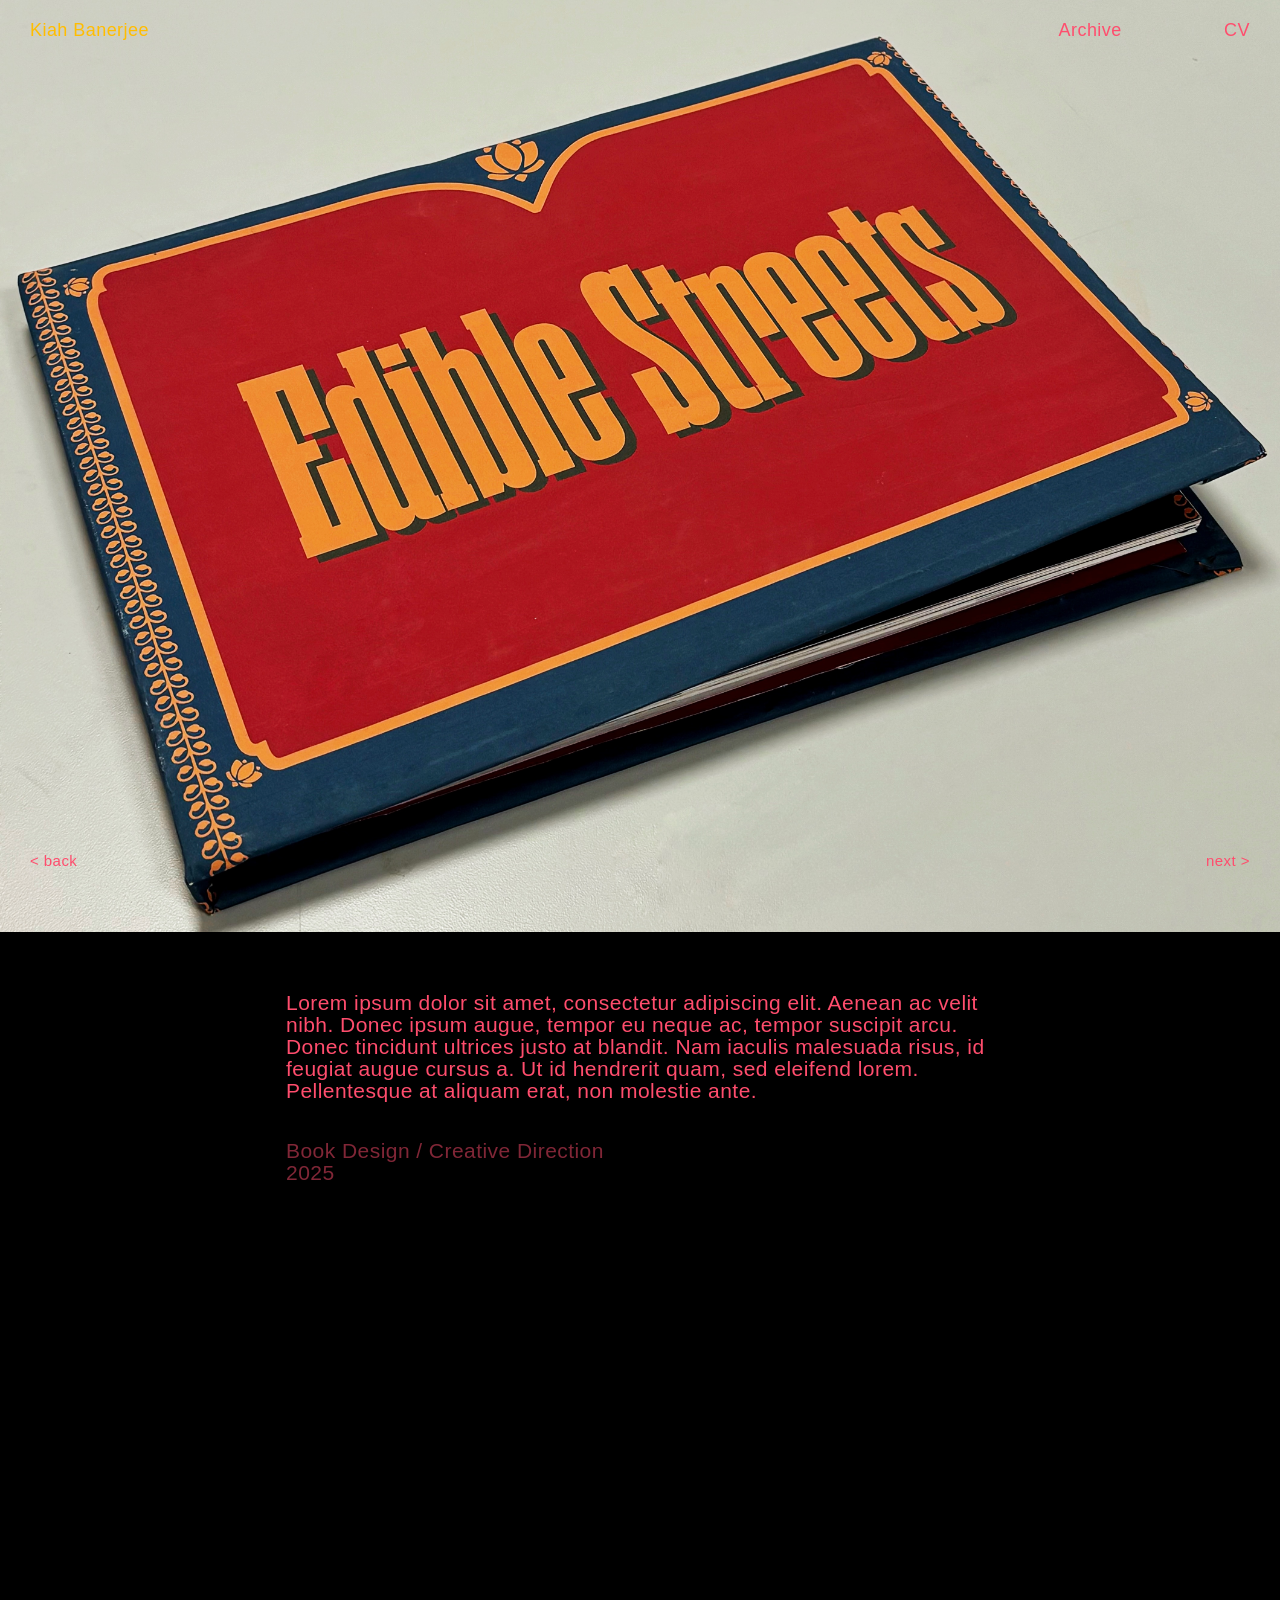
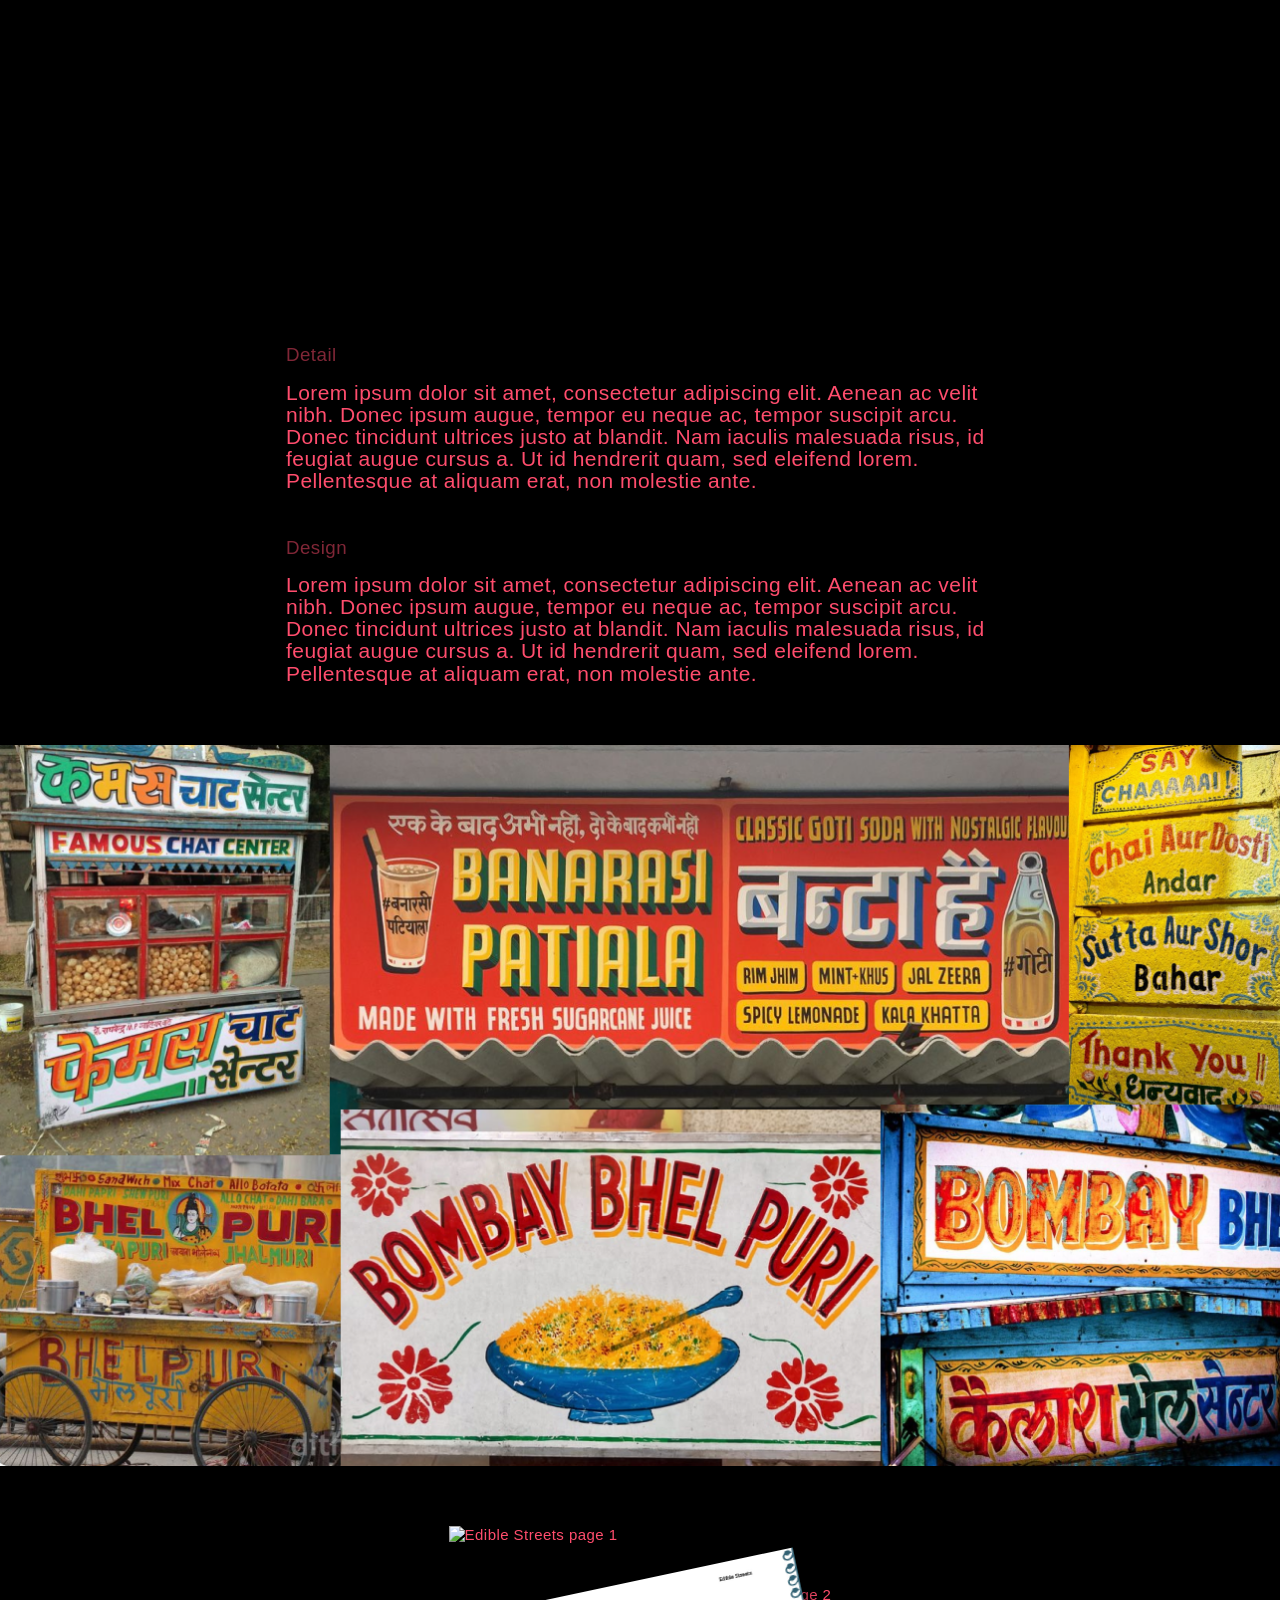
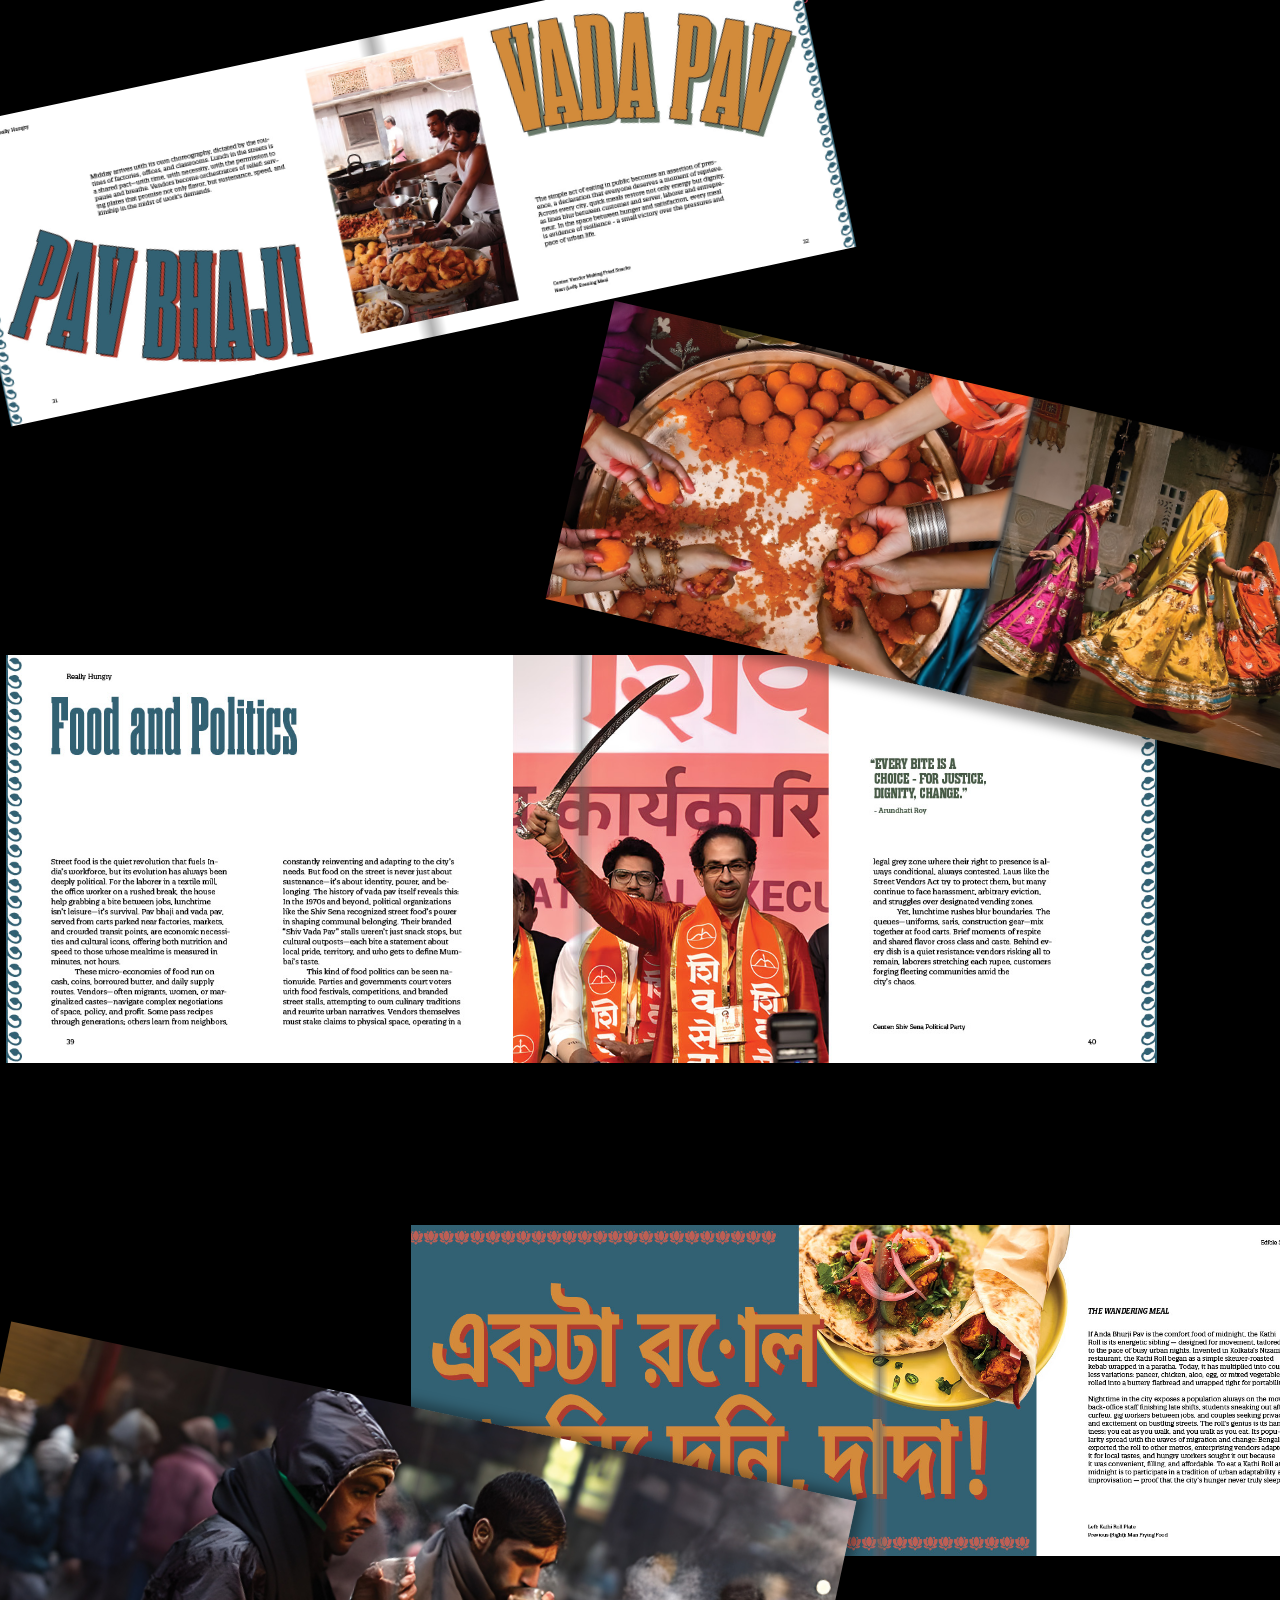
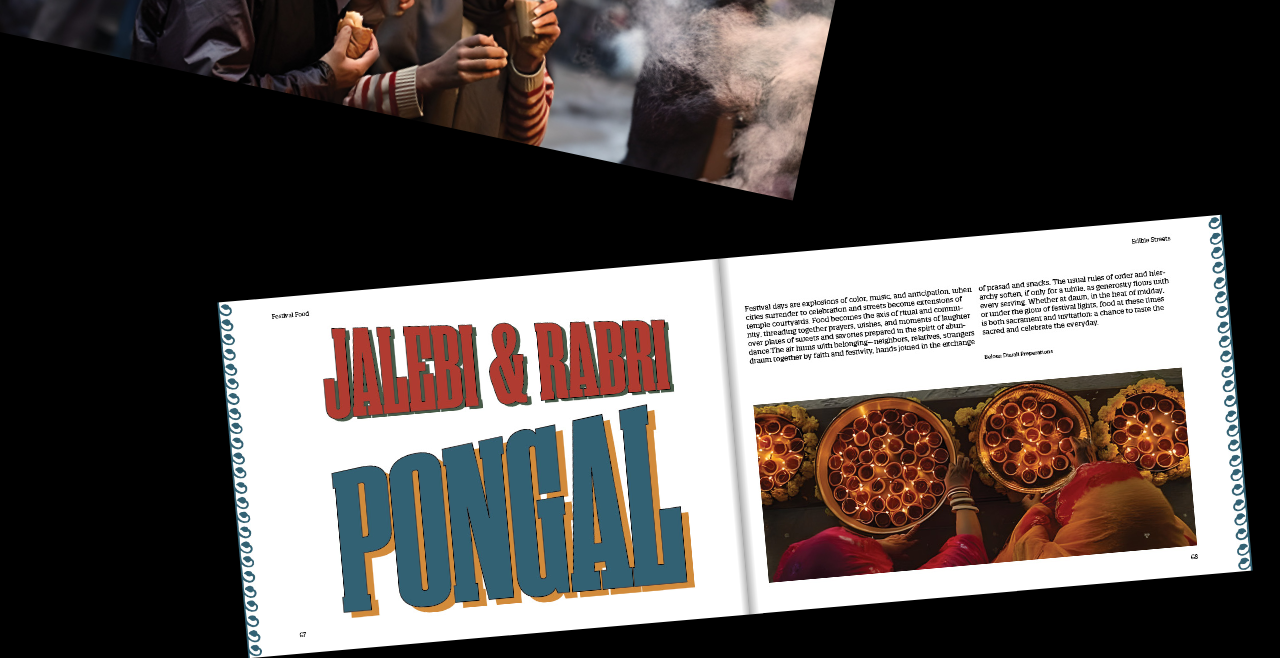
==== commit 41808932: "23" ====
--- a/edible streets.html
+++ b/edible streets.html
@@ -15,7 +15,7 @@
         <a href="index.html" class="nav-home">Kiah Banerjee</a>
         <div class="nav-right">
             <span>Archive</span>
-            <span>CV</span>
+            <a href="cv.html">CV</a>
         </div>
     </nav>
 
@@ -70,6 +70,11 @@
 
     </main>
 
+    <nav class="project-nav">
+        <a href="smwsl.html">&lt; back</a>
+        <a href="nycsm.html">next &gt;</a>
+    </nav>
+
     <script>
         document.querySelector('.nav-home').addEventListener('click', () => {
             sessionStorage.setItem('skipIntro', '1');
--- a/style.css
+++ b/style.css
@@ -40,13 +40,17 @@
 
 .nav-right {
     display: flex;
-    gap: 50px;
+    gap: 8vw;
 }
 
 .main-nav a,
 .main-nav span {
     color: inherit;
     text-decoration: none;
+}
+
+.nav-home {
+    color: #FFBD00 !important;
 }
 
 .main-nav a {
@@ -225,15 +229,33 @@
 .project-desc {
     font-size: 0.85em;
     opacity: 0;
-    max-height: 0;
-    overflow: hidden;
-    transition: opacity 0.3s ease, max-height 0.3s ease;
+    transition: opacity 0.3s ease;
     margin-top: 0px;
 }
 
 .project:hover .project-desc {
     opacity: 0.7;
-    max-height: 4em;
+}
+
+.project-nav {
+    position: fixed;
+    bottom: var(--pad);
+    left: var(--pad);
+    right: var(--pad);
+    display: flex;
+    justify-content: space-between;
+    z-index: 10;
+}
+
+.project-nav a {
+    text-decoration: none;
+    color: inherit;
+    cursor: url('pointer.svg') 8 16, pointer;
+}
+
+.project-nav a:hover {
+    text-decoration: underline dotted;
+    text-underline-offset: 4px;
 }
 
 .bio-name,
--- a/edible streets.css
+++ b/edible streets.css
@@ -2,6 +2,25 @@
     overflow-x: hidden;
     overflow-y: auto;
     height: auto;
+    background: #000000;
+    color: #FF4D6D;
+    font-size: 15px;
+}
+
+.nav-home {
+    color: #FFBD00 !important;
+}
+
+.main-nav {
+    font-size: 18px;
+}
+
+body, a, button {
+    cursor: url('cursor-pink.svg') 16 16, auto;
+}
+
+a, button, .project-nav a {
+    cursor: url('pointer2.svg') 8 16, pointer !important;
 }
 
 .es-page {
@@ -27,16 +46,17 @@
     flex-direction: column;
     gap: 2.5em;
     max-width: 60%;
+    margin: 0 auto;
 }
 
 .es-description {
-    font-size: 2.5em;
+    font-size: 1.4em;
     font-weight: 500;
     line-height: 1.05;
 }
 
 .es-meta {
-    font-size: 2.5em;
+    font-size: 1.4em;
     font-weight: 500;
     line-height: 1.05;
     opacity: 0.5;
@@ -113,6 +133,7 @@
     flex-direction: column;
     gap: 3em;
     max-width: 60%;
+    margin: 0 auto;
 }
 
 .es-detail-label {
@@ -123,7 +144,7 @@
 }
 
 .es-detail-text {
-    font-size: 2.5em;
+    font-size: 1.4em;
     font-weight: 500;
     line-height: 1.05;
 }
